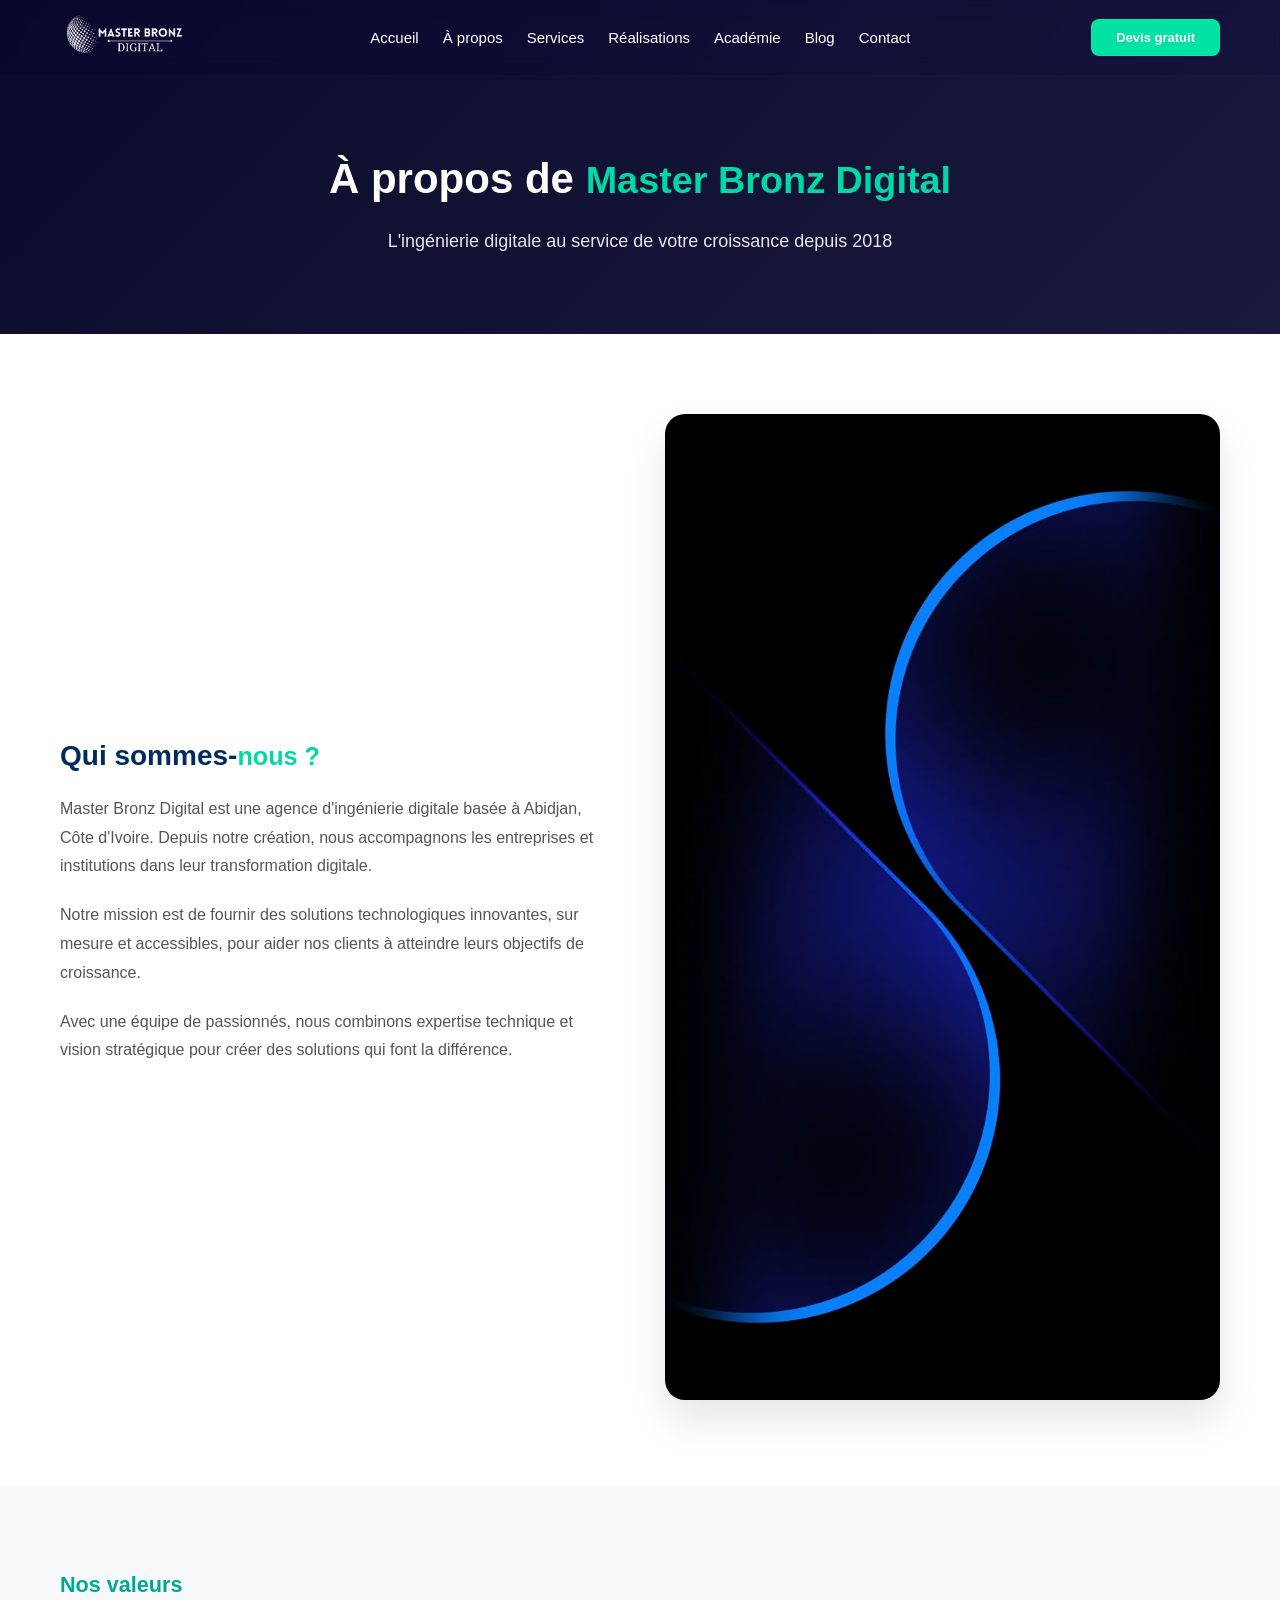
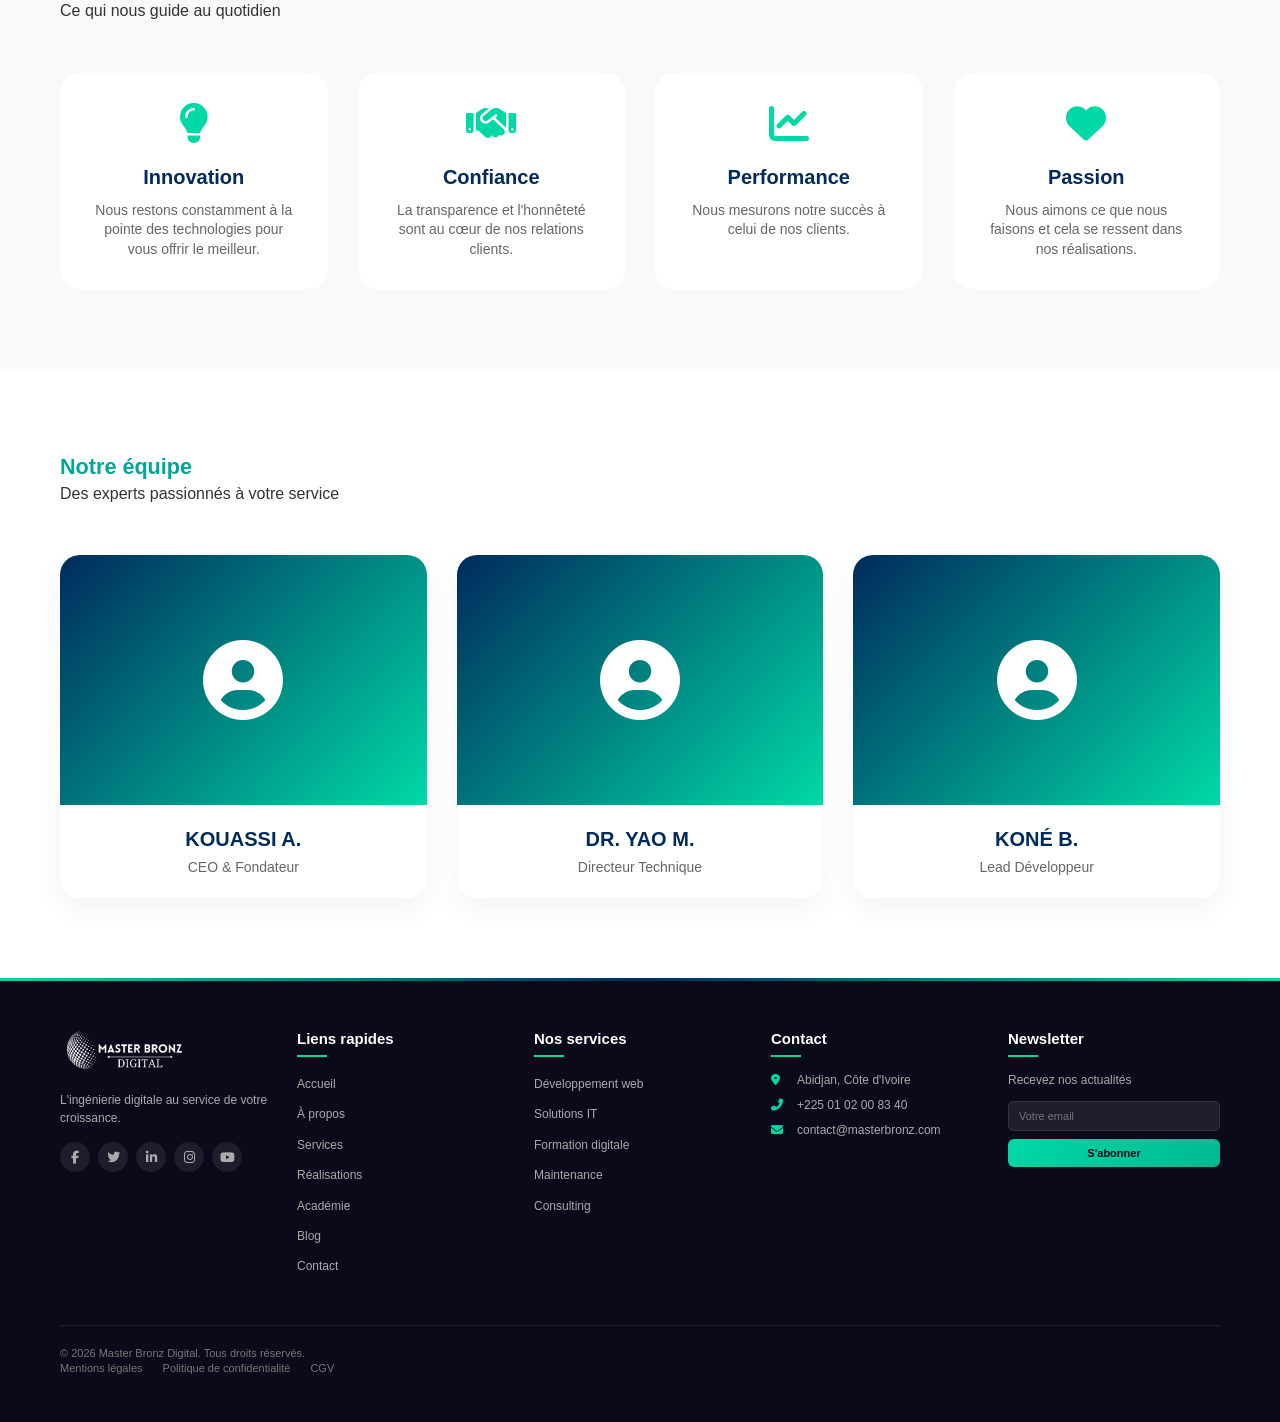
==== a-propos.html @ 23c64c7b "Mise à jour automatique du 2026-05-05 18:40 - Amélioration responsive" ====
<!DOCTYPE html>
<html lang="fr">

<head>
    <meta charset="UTF-8">
    <meta name="viewport" content="width=device-width, initial-scale=1.0, user-scalable=yes">
    <title>À propos - Master Bronz Digital</title>
    <meta name="description" content="Découvrez Master Bronz Digital, votre partenaire en ingénierie digitale. Expertise, innovation et accompagnement sur mesure.">
    <link rel="stylesheet" href="https://cdnjs.cloudflare.com/ajax/libs/font-awesome/6.5.1/css/all.min.css">
    <link rel="stylesheet" href="./css/style.css">
    <style>
        /* Styles spécifiques à la page à propos */
        .about-hero {
            background: linear-gradient(135deg, #0a0a2a 0%, #1a1a3e 100%);
            padding: 150px 0 80px;
            text-align: center;
            color: white;
        }
        .about-hero h1 {
            font-size: 42px;
            margin-bottom: 20px;
        }
        .about-hero h1 span {
            color: #00d9a6;
        }
        .about-hero p {
            max-width: 700px;
            margin: 0 auto;
            font-size: 18px;
            opacity: 0.9;
        }
        .about-content {
            padding: 80px 0;
        }
        .about-grid {
            display: grid;
            grid-template-columns: repeat(2, 1fr);
            gap: 50px;
            align-items: center;
        }
        .about-text h2 {
            font-size: 28px;
            color: #002B5C;
            margin-bottom: 20px;
        }
        .about-text h2 span {
            color: #00d9a6;
        }
        .about-text p {
            color: #555;
            line-height: 1.8;
            margin-bottom: 20px;
        }
        .about-image img {
            width: 100%;
            border-radius: 20px;
            box-shadow: 0 20px 40px rgba(0, 0, 0, 0.1);
        }
        .values-section {
            background: #f8f9fa;
            padding: 80px 0;
        }
        .values-grid {
            display: grid;
            grid-template-columns: repeat(4, 1fr);
            gap: 30px;
            margin-top: 50px;
        }
        .value-card {
            text-align: center;
            padding: 30px;
            background: white;
            border-radius: 20px;
            transition: transform 0.3s;
        }
        .value-card:hover {
            transform: translateY(-10px);
        }
        .value-card i {
            font-size: 40px;
            color: #00d9a6;
            margin-bottom: 20px;
        }
        .value-card h3 {
            font-size: 20px;
            color: #002B5C;
            margin-bottom: 10px;
        }
        .value-card p {
            color: #666;
            font-size: 14px;
        }
        .team-section {
            padding: 80px 0;
        }
        .team-grid {
            display: grid;
            grid-template-columns: repeat(3, 1fr);
            gap: 30px;
            margin-top: 50px;
        }
        .team-card {
            text-align: center;
            background: white;
            border-radius: 20px;
            overflow: hidden;
            box-shadow: 0 10px 30px rgba(0, 0, 0, 0.05);
            transition: transform 0.3s;
        }
        .team-card:hover {
            transform: translateY(-10px);
        }
        .team-image {
            height: 250px;
            background: linear-gradient(135deg, #002B5C, #00d9a6);
            display: flex;
            align-items: center;
            justify-content: center;
        }
        .team-image i {
            font-size: 80px;
            color: white;
        }
        .team-card h4 {
            font-size: 20px;
            color: #002B5C;
            margin: 20px 0 5px;
        }
        .team-card p {
            color: #666;
            padding: 0 20px 20px;
            font-size: 14px;
        }
        @media (max-width: 992px) {
            .about-grid {
                grid-template-columns: 1fr;
            }
            .values-grid {
                grid-template-columns: repeat(2, 1fr);
            }
            .team-grid {
                grid-template-columns: repeat(2, 1fr);
            }
        }
        @media (max-width: 768px) {
            .about-hero h1 {
                font-size: 28px;
            }
            .values-grid {
                grid-template-columns: 1fr;
            }
            .team-grid {
                grid-template-columns: 1fr;
            }
        }
    </style>
</head>

<body>
    <!-- Header -->
    <header class="header">
        <div class="header-content">
            <div class="logo"><a href="index.html"><img src="./image/logo.png" alt="Master Bronz Digital"></a></div>
            <button class="menu-toggle" aria-label="Menu">☰</button>
            <nav class="nav">
                <a href="index.html">Accueil</a>
                <a href="a-propos.html">À propos</a>
                <a href="services.html">Services</a>
                <a href="portfolio.html">Réalisations</a>
                <a href="academie.html">Académie</a>
                <a href="blog.html">Blog</a>
                <a href="contact.html">Contact</a>
                <button class="head-btn-mobile">Devis gratuit</button>
            </nav>
            <button class="head-btn">Devis gratuit</button>
        </div>
    </header>

    <!-- Hero Section -->
    <section class="about-hero">
        <div class="container">
            <h1>À propos de <span>Master Bronz Digital</span></h1>
            <p>L'ingénierie digitale au service de votre croissance depuis 2018</p>
        </div>
    </section>

    <!-- Contenu principal -->
    <section class="about-content">
        <div class="container">
            <div class="about-grid">
                <div class="about-text">
                    <h2>Qui sommes-<span>nous ?</span></h2>
                    <p>Master Bronz Digital est une agence d'ingénierie digitale basée à Abidjan, Côte d'Ivoire. Depuis notre création, nous accompagnons les entreprises et institutions dans leur transformation digitale.</p>
                    <p>Notre mission est de fournir des solutions technologiques innovantes, sur mesure et accessibles, pour aider nos clients à atteindre leurs objectifs de croissance.</p>
                    <p>Avec une équipe de passionnés, nous combinons expertise technique et vision stratégique pour créer des solutions qui font la différence.</p>
                </div>
                <div class="about-image">
                    <img src="./image/Fond4.jpg" alt="Master Bronz Digital">
                </div>
            </div>
        </div>
    </section>

    <!-- Nos valeurs -->
    <section class="values-section">
        <div class="container">
            <div class="section-header">
                <h2><span>Nos valeurs</span></h2>
                <p>Ce qui nous guide au quotidien</p>
            </div>
            <div class="values-grid">
                <div class="value-card">
                    <i class="fas fa-lightbulb"></i>
                    <h3>Innovation</h3>
                    <p>Nous restons constamment à la pointe des technologies pour vous offrir le meilleur.</p>
                </div>
                <div class="value-card">
                    <i class="fas fa-handshake"></i>
                    <h3>Confiance</h3>
                    <p>La transparence et l'honnêteté sont au cœur de nos relations clients.</p>
                </div>
                <div class="value-card">
                    <i class="fas fa-chart-line"></i>
                    <h3>Performance</h3>
                    <p>Nous mesurons notre succès à celui de nos clients.</p>
                </div>
                <div class="value-card">
                    <i class="fas fa-heart"></i>
                    <h3>Passion</h3>
                    <p>Nous aimons ce que nous faisons et cela se ressent dans nos réalisations.</p>
                </div>
            </div>
        </div>
    </section>

    <!-- Notre équipe -->
    <section class="team-section">
        <div class="container">
            <div class="section-header">
                <h2><span>Notre équipe</span></h2>
                <p>Des experts passionnés à votre service</p>
            </div>
            <div class="team-grid">
                <div class="team-card">
                    <div class="team-image">
                        <i class="fas fa-user-circle"></i>
                    </div>
                    <h4>KOUASSI A.</h4>
                    <p>CEO & Fondateur</p>
                </div>
                <div class="team-card">
                    <div class="team-image">
                        <i class="fas fa-user-circle"></i>
                    </div>
                    <h4>DR. YAO M.</h4>
                    <p>Directeur Technique</p>
                </div>
                <div class="team-card">
                    <div class="team-image">
                        <i class="fas fa-user-circle"></i>
                    </div>
                    <h4>KONÉ B.</h4>
                    <p>Lead Développeur</p>
                </div>
            </div>
        </div>
    </section>

    <!-- Footer -->
    <footer class="footer">
        <div class="container">
            <div class="footer-grid">
                <div class="footer-col">
                    <div class="footer-logo"><img src="./image/logo.png" alt="Master Bronz Digital"></div>
                    <p class="footer-description">L'ingénierie digitale au service de votre croissance.</p>
                    <div class="footer-social">
                        <a href="#" aria-label="Facebook"><i class="fab fa-facebook-f"></i></a>
                        <a href="#" aria-label="Twitter"><i class="fab fa-twitter"></i></a>
                        <a href="#" aria-label="LinkedIn"><i class="fab fa-linkedin-in"></i></a>
                        <a href="#" aria-label="Instagram"><i class="fab fa-instagram"></i></a>
                        <a href="#" aria-label="YouTube"><i class="fab fa-youtube"></i></a>
                    </div>
                </div>
                <div class="footer-col">
                    <h4>Liens rapides</h4>
                    <ul>
                        <li><a href="index.html">Accueil</a></li>
                        <li><a href="a-propos.html">À propos</a></li>
                        <li><a href="services.html">Services</a></li>
                        <li><a href="portfolio.html">Réalisations</a></li>
                        <li><a href="academie.html">Académie</a></li>
                        <li><a href="blog.html">Blog</a></li>
                        <li><a href="contact.html">Contact</a></li>
                    </ul>
                </div>
                <div class="footer-col">
                    <h4>Nos services</h4>
                    <ul>
                        <li><a href="services.html">Développement web</a></li>
                        <li><a href="services.html">Solutions IT</a></li>
                        <li><a href="academie.html">Formation digitale</a></li>
                        <li><a href="services.html">Maintenance</a></li>
                        <li><a href="services.html">Consulting</a></li>
                    </ul>
                </div>
                <div class="footer-col">
                    <h4>Contact</h4>
                    <ul class="footer-contact">
                        <li><i class="fas fa-map-marker-alt"></i> Abidjan, Côte d'Ivoire</li>
                        <li><i class="fas fa-phone-alt"></i> <a href="tel:+2250102008340">+225 01 02 00 83 40</a></li>
                        <li><i class="fas fa-envelope"></i> <a href="mailto:masterbronzdigital12@gmail.com">contact@masterbronz.com</a></li>
                    </ul>
                </div>
                <div class="footer-col newsletter">
                    <h4>Newsletter</h4>
                    <p>Recevez nos actualités</p>
                    <div class="newsletter-form">
                        <input type="email" id="newsletterEmail" placeholder="Votre email">
                        <button onclick="subscribeNewsletter()">S'abonner</button>
                    </div>
                </div>
            </div>
            <div class="footer-bottom">
                <p>&copy; 2026 Master Bronz Digital. Tous droits réservés.</p>
                <div class="footer-legal">
                    <a href="#">Mentions légales</a>
                    <a href="#">Politique de confidentialité</a>
                    <a href="#">CGV</a>
                </div>
            </div>
        </div>
    </footer>

    <script src="./js/script.js"></script>
</body>

</html>
---- css/style.css ----
* {
    margin: 0;
    padding: 0;
    box-sizing: border-box;
}

html, body {
    max-width: 100%;
    overflow-x: hidden;
    position: relative;
}

body {
    font-family: 'Segoe UI', Tahoma, Geneva, Verdana, sans-serif;
    line-height: 1.4;
    color: #333;
    background: white;
    overflow-x: hidden;
    width: 100%;
}

span {
    font-size: 0.9em;
    color: #00a799;
    font-weight: bold;
}

/* Header transparent */
header {
    background: rgba(6, 0, 70, 0.15);
    backdrop-filter: blur(10px);
    -webkit-backdrop-filter: blur(10px);
    color: white;
    position: fixed;
    top: 0;
    left: 0;
    right: 0;
    width: 100%;
    z-index: 1000;
    transition: all 0.3s ease;
    padding: 0;
}

header.scrolled {
    background: rgba(6, 0, 70, 0.85);
    backdrop-filter: blur(5px);
    -webkit-backdrop-filter: blur(5px);
    box-shadow: 0 2px 20px rgba(0, 0, 0, 0.1);
}

.header-content {
    display: flex;
    justify-content: space-between;
    align-items: center;
    max-width: 1200px;
    margin: 0 auto;
    padding: 12px 20px;
}

.logo img {
    height: 45px;
}

/* Menu burger */
.menu-toggle {
    display: none;
    background: transparent;
    border: none;
    color: white;
    font-size: 22px;
    cursor: pointer;
    z-index: 1001;
    padding: 8px;
}

.head-btn-mobile {
    display: none;
}

/* Navigation desktop */
nav {
    display: flex;
    gap: 8px;
    align-items: center;
}

nav a {
    text-decoration: none;
    padding: 10px 8px;
    color: rgb(255, 255, 255);
    position: relative;
    display: inline-block;
    font-weight: 500;
    font-size: 15px;
    transition: all 0.3s ease;
}

nav a::after {
    content: '';
    position: absolute;
    bottom: 0;
    left: 0;
    width: 0;
    height: 2px;
    background: rgb(1, 248, 236);
    transition: width 0.3s ease;
}

nav a:hover {
    color: rgb(1, 248, 236);
}

nav a:hover::after {
    width: 100%;
}

.head-btn {
    background: rgba(1, 248, 174, 0.909);
    backdrop-filter: blur(5px);
    color: white;
    border: 1px solid rgba(1, 248, 236, 0.3);
    padding: 10px 24px;
    border-radius: 8px;
    cursor: pointer;
    font-weight: 600;
    font-size: 13px;
    transition: all 0.3s ease;
}

.head-btn:hover {
    background: rgba(0, 255, 234, 0.61);
    border-color: rgb(1, 248, 236);
    transform: translateY(-2px);
}

/* Hero Section */
.hero {
    position: relative;
    background-image: url('../image/hero.png');
    background-size: cover;
    background-position: center;
    min-height: auto;
    display: flex;
    flex-direction: column;
    align-items: flex-end;
    justify-content: center;
    color: white;
    padding: 100px 5% 60px;
}

.hero-overlay {
    position: absolute;
    top: 0;
    left: 0;
    width: 100%;
    height: 100%;
    background: rgba(0, 0, 0, 0.6);
}

.hero-content {
    position: relative;
    z-index: 2;
    text-align: right;
    max-width: 550px;
}

.hero-tagline span {
    background: rgba(1, 248, 236, 0.2);
    padding: 4px 12px;
    border-radius: 20px;
    font-size: 11px;
    letter-spacing: 1px;
    display: inline-block;
    margin-bottom: 12px;
}

.hero h1 {
    font-size: 34px;
    margin-bottom: 12px;
    line-height: 1.2;
}

.hero h1 span {
    color: rgb(1, 248, 236);
}

.hero-description {
    font-size: 14px;
    color: rgba(255, 255, 255, 0.85);
    margin-bottom: 20px;
    max-width: 500px;
    margin-left: auto;
    line-height: 1.5;
}

.hero-buttons {
    display: flex;
    justify-content: flex-end;
    gap: 12px;
}

.btn {
    text-decoration: none;
    font-weight: 600;
    padding: 8px 20px;
    border-radius: 6px;
    transition: all 0.3s;
    display: inline-block;
    font-size: 12px;
}

.btn-primary {
    background: #1e2a3e;
    color: white;
    border: none;
}

.btn-primary:hover {
    background: #2c3e50;
    transform: translateY(-2px);
}

.btn-secondary {
    color: white;
    border: 2px solid white;
    background: transparent;
}

.btn-secondary:hover {
    background: white;
    color: #1e2a3e;
    transform: translateY(-2px);
}

/* Stats intégrées dans Hero */
.hero-stats {
    position: relative;
    z-index: 2;
    width: 100%;
    margin-top: 40px;
}

.stats-container {
    display: flex;
    justify-content: flex-end;
    gap: 12px;
    flex-wrap: wrap;
    max-width: 550px;
    margin-left: auto;
}

.stat-item-hero {
    text-align: center;
    background: rgba(255, 255, 255, 0.1);
    backdrop-filter: blur(8px);
    border-radius: 12px;
    padding: 8px 12px;
    min-width: 90px;
    transition: all 0.3s ease;
    border: 1px solid rgba(255, 255, 255, 0.2);
}

.stat-item-hero:hover {
    transform: translateY(-3px);
}

.stat-icon-hero {
    font-size: 18px;
    color: rgb(1, 248, 236);
    margin-bottom: 4px;
    display: block;
}

.stat-number-hero {
    font-size: 20px;
    font-weight: 700;
    color: white;
}

.stat-label-hero {
    font-size: 9px;
    color: rgba(255, 255, 255, 0.75);
}

/* Container */
.container {
    max-width: 1200px;
    margin: 0 auto;
    padding: 0 20px;
    width: 100%;
}

/* Services Section */
.services {
    padding: 50px 0;
    background: linear-gradient(180deg, #ffffff 0%, #eff6ff 100%);
}

.services-wrapper {
    display: flex;
    gap: 50px;
    align-items: stretch;
}

.services-left {
    flex: 1.2;
}

.services-right {
    flex: 0.8;
}

.section-title-left {
    font-size: 22px;
    color: #1e2a3e;
    margin-bottom: 6px;
    letter-spacing: 0.1em;
    text-transform: uppercase;
    text-align: left;
}

.section-subtitle-left {
    color: #4b5563;
    margin-bottom: 25px;
    font-size: 14px;
    text-align: left;
}

.services-grid {
    display: grid;
    grid-template-columns: repeat(3, 1fr);
    gap: 15px;
}

.service-card {
    background: white;
    padding: 15px;
    border-radius: 16px;
    text-align: left;
    box-shadow: 0 5px 20px rgba(0, 0, 0, 0.05);
    transition: all 0.3s;
    display: flex;
    flex-direction: column;
    width: 100%;
}

.service-card:hover {
    transform: translateY(-5px);
    box-shadow: 0 15px 30px rgba(0, 0, 0, 0.1);
}

.service-icon {
    font-size: 28px;
    margin-bottom: 10px;
    color: #00328a;
}

.service-card h3 {
    font-size: 14px;
    margin-bottom: 6px;
    color: #1e2a3e;
}

.service-card p {
    color: #005e63;
    font-size: 11px;
    line-height: 1.4;
    margin-bottom: 12px;
}

.service-btn {
    display: inline-block;
    background: transparent;
    color: #00296f;
    border: 1px solid #00e1ce;
    padding: 5px 12px;
    border-radius: 20px;
    font-size: 10px;
    font-weight: 600;
    text-decoration: none;
    text-align: center;
    transition: all 0.3s ease;
    margin-top: auto;
    align-self: flex-start;
}

.service-btn:hover {
    background: #00d9a6;
    color: rgb(0, 16, 65);
    transform: translateY(-2px);
}

/* Why choose us */
.why-us {
    background-image: url('../image/Fond4.jpg');
    background-size: cover;
    background-position: center;
    padding: 25px;
    border-radius: 16px;
    height: 100%;
    display: flex;
    flex-direction: column;
    justify-content: center;
}

.why-us h2 {
    font-size: 18px;
    margin-bottom: 15px;
    color: white;
    text-align: left;
}

.why-us ul {
    list-style: none;
    margin-bottom: 20px;
}

.why-us li {
    padding: 6px 0;
    color: rgba(255, 255, 255, 0.85);
    font-size: 12px;
}

.why-us li:before {
    content: "✓ ";
    color: rgb(1, 248, 236);
    font-weight: bold;
}

.why-us-btn {
    text-align: left;
}

.why-us-btn .btn-primary {
    background: rgba(0, 255, 170, 0.788);
    backdrop-filter: blur(5px);
}

/* Réalisations Section */
.realisations {
    position: relative;
    background-image: url('../image/Fond5.jpg');
    background-size: cover;
    background-position: center;
    background-attachment: fixed;
    padding: 50px 0;
    overflow: hidden;
}

.realisations-overlay {
    position: absolute;
    top: 0;
    left: 0;
    width: 100%;
    height: 100%;
    background: rgba(0, 0, 0, 0.7);
}

.realisations .container {
    position: relative;
    z-index: 2;
}

.realisations-header {
    display: flex;
    justify-content: space-between;
    align-items: flex-end;
    margin-bottom: 40px;
    flex-wrap: wrap;
    gap: 15px;
}

.realisations-header-left {
    text-align: left;
}

.realisations-subtitle {
    font-size: 12px;
    color: rgb(1, 248, 236);
    letter-spacing: 3px;
    text-transform: uppercase;
    margin-bottom: 8px;
}

.realisations-title {
    font-size: 28px;
    color: white;
}

.realisations-title span {
    color: rgb(1, 248, 236);
}

.realisations-header-right {
    text-align: right;
}

.realisations-btn {
    display: inline-block;
    background: transparent;
    border: 2px solid rgb(1, 248, 236);
    color: rgb(1, 248, 236);
    padding: 8px 20px;
    border-radius: 40px;
    text-decoration: none;
    font-weight: 600;
    font-size: 12px;
    transition: all 0.3s ease;
}

.realisations-btn:hover {
    background: rgb(1, 248, 236);
    color: #1e2a3e;
    transform: translateY(-2px);
}

/* Carousel */
.carousel-container {
    width: 100%;
    overflow: hidden;
}

.carousel-track {
    display: flex;
    gap: 20px;
    animation: scrollCarousel 30s linear infinite;
    width: fit-content;
}

.carousel-track:hover {
    animation-play-state: paused;
}

.carousel-slide {
    flex: 0 0 300px;
}

.real-card-carousel {
    background: rgba(255, 255, 255, 0.1);
    backdrop-filter: blur(10px);
    border-radius: 16px;
    overflow: hidden;
    transition: all 0.3s ease;
    border: 1px solid rgba(255, 255, 255, 0.2);
}

.real-card-carousel:hover {
    transform: translateY(-5px);
    background: rgba(255, 255, 255, 0.15);
}

.real-image {
    position: relative;
    overflow: hidden;
    height: 220px;
}

.real-image img {
    width: 100%;
    height: 100%;
    object-fit: cover;
    transition: transform 0.5s ease;
}

.real-card-carousel:hover .real-image img {
    transform: scale(1.1);
}

.real-overlay {
    position: absolute;
    bottom: 0;
    left: 0;
    right: 0;
    background: linear-gradient(transparent, rgba(0, 0, 0, 0.9));
    padding: 15px;
    color: white;
}

.real-overlay h4 {
    font-size: 14px;
    margin-bottom: 4px;
    color: rgb(1, 248, 236);
}

.real-overlay p {
    font-size: 11px;
    margin-bottom: 8px;
    color: rgba(255, 255, 255, 0.8);
}

.real-link {
    color: rgb(1, 248, 236);
    text-decoration: none;
    font-size: 10px;
    font-weight: 600;
    display: inline-block;
    transition: all 0.3s ease;
}

.real-link:hover {
    transform: translateX(5px);
    color: white;
}

@keyframes scrollCarousel {
    0% { transform: translateX(0); }
    100% { transform: translateX(-50%); }
}

/* Offres Packagées */
.offers {
    padding: 50px 0;
    background: white;
}

.offers-wrapper {
    display: flex;
    gap: 50px;
    align-items: stretch;
}

.offers-left {
    flex: 1.2;
}

.offers-right {
    flex: 0.8;
}

.offers-grid {
    display: grid;
    grid-template-columns: repeat(3, 1fr);
    gap: 20px;
}

.offer-card {
    background: #f8f9fa;
    border-radius: 16px;
    padding: 15px;
    text-align: center;
    transition: all 0.3s;
    position: relative;
    display: flex;
    flex-direction: column;
    width: 100%;
}

.offer-card:hover {
    transform: translateY(-5px);
    box-shadow: 0 15px 30px rgba(0, 0, 0, 0.1);
}

.offer-card.popular {
    border: 2px solid #00af9b;
    transform: scale(1.02);
}

.popular-badge {
    position: absolute;
    top: -8px;
    right: 12px;
    background: #00ffd5;
    color: white;
    padding: 2px 10px;
    border-radius: 20px;
    font-size: 9px;
    font-weight: bold;
}

.offer-card h3 {
    font-size: 16px;
    color: #002B5C;
    margin-bottom: 4px;
}

.offer-card p {
    font-size: 11px;
    color: #005e63;
    margin-bottom: 4px;
}

.price {
    font-size: 20px;
    font-weight: bold;
    color: #002B5C;
    margin: 8px 0;
}

.offer-card ul {
    list-style: none;
    margin: 10px 0;
    text-align: left;
    flex-grow: 1;
}

.offer-card li {
    padding: 4px 0;
    color: #555;
    font-size: 12px;
}

.offer-card li:before {
    content: "✓ ";
    color: #00d9a6;
    font-weight: bold;
}

.offer-btn {
    background: #002B5C;
    color: white;
    border: none;
    padding: 8px 12px;
    border-radius: 6px;
    cursor: pointer;
    font-weight: 600;
    font-size: 11px;
    margin-top: 10px;
    transition: all 0.3s;
    width: 100%;
}

.offer-btn:hover {
    background: #00d9a6;
    color: #002B5C;
}

/* Colonne droite - Solution sur mesure */
.custom-solution-card {
    background-image: url('../image/Fond5.jpg');
    background-size: cover;
    padding: 25px;
    border-radius: 16px;
    height: 100%;
    display: flex;
    flex-direction: column;
    justify-content: center;
    text-align: left;
    color: white;
}

.custom-solution-card h3 {
    font-size: 20px;
    margin-bottom: 8px;
    letter-spacing: 2px;
}

.custom-solution-card h3 span {
    color: #00d9a6;
    font-size: 16px;
}

.custom-solution-card h2 {
    font-size: 26px;
    margin-bottom: 8px;
    color: white;
}

.custom-solution-card p {
    font-size: 12px;
    line-height: 1.5;
    margin-bottom: 30px;
    color: rgba(255, 255, 255, 0.85);
}

.custom-solution-btn-wrapper {
    margin-top: auto;
}

.custom-solution-btn {
    display: inline-block;
    background: rgb(0, 228, 175);
    color: #002B5C;
    border: none;
    padding: 10px 20px;
    border-radius: 40px;
    text-decoration: none;
    font-weight: 600;
    font-size: 12px;
    transition: all 0.3s ease;
    text-align: center;
    width: 100%;
}

.custom-solution-btn:hover {
    background: #00d9a6;
    color: #ffffff;
    transform: translateY(-2px);
}

/* Section fusionnée : Témoignages + Final CTA */
.trust-cta-section {
    padding: 50px 0;
    background-image: url('../image/Fond6.jpg');
    background-size: cover;
    color: white;
}

.trust-wrapper {
    display: flex;
    gap: 40px;
    align-items: center;
    margin-bottom: 50px;
}

.trust-stats-left {
    flex: 1;
    position: relative;
    padding-right: 40px;
}

.trust-stats-left::after {
    content: '';
    position: absolute;
    right: 0;
    top: 50%;
    transform: translateY(-50%);
    height: 70%;
    width: 2px;
    background: linear-gradient(180deg, transparent, #00d9a6, #00d9a6, transparent);
}

.final-stats {
    display: flex;
    flex-direction: row;
    justify-content: space-between;
    gap: 12px;
    width: 100%;
}

.final-stats .stat-item {
    text-align: center;
    background: rgba(255, 255, 255, 0.08);
    backdrop-filter: blur(10px);
    border-radius: 12px;
    padding: 15px 10px;
    flex: 1;
    transition: all 0.3s ease;
    border: 1px solid rgba(255, 255, 255, 0.1);
}

.final-stats .stat-item:hover {
    transform: translateY(-3px);
    background: rgba(255, 255, 255, 0.12);
}

.final-stats .stat-item h3 {
    font-size: 24px;
    margin-bottom: 4px;
    color: #00d9a6;
}

.final-stats .stat-item p {
    font-size: 10px;
    opacity: 0.8;
    color: white;
}

.trust-testimonials-right {
    flex: 1;
}

.testimonials-header {
    text-align: left;
    margin-bottom: 15px;
}

.testimonials-title-main {
    font-size: 16px;
    letter-spacing: 2px;
}

.testimonials-title-main span {
    color: #00d9a6;
}

/* Carousel des témoignages */
.testimonials-carousel-container {
    width: 100%;
    overflow: hidden;
}

.testimonials-carousel-track {
    display: flex;
    gap: 12px;
    animation: scrollTestimonials 20s linear infinite;
    width: fit-content;
}

.testimonials-carousel-track:hover {
    animation-play-state: paused;
}

.testimonial-card-carousel {
    flex: 0 0 220px;
    background: rgba(255, 255, 255, 0.08);
    backdrop-filter: blur(10px);
    border-radius: 10px;
    padding: 12px;
    border: 1px solid rgba(255, 255, 255, 0.1);
    transition: all 0.3s ease;
}

.testimonial-card-carousel:hover {
    transform: translateY(-3px);
    background: rgba(255, 255, 255, 0.12);
}

.testimonial-card-carousel .testimonial-quote {
    font-size: 14px;
    color: #00d9a6;
    opacity: 0.5;
    margin-bottom: 4px;
}

.testimonial-card-carousel .testimonial-text {
    font-style: italic;
    color: rgba(255, 255, 255, 0.9);
    margin-bottom: 8px;
    line-height: 1.3;
    font-size: 10px;
    display: -webkit-box;
    -webkit-line-clamp: 3;
    -webkit-box-orient: vertical;
    overflow: hidden;
}

.testimonial-card-carousel .testimonial-author {
    border-top: 1px solid rgba(255, 255, 255, 0.2);
    padding-top: 6px;
}

.testimonial-card-carousel .testimonial-author strong {
    color: #00d9a6;
    font-size: 10px;
}

.testimonial-card-carousel .testimonial-author span {
    color: rgba(255, 255, 255, 0.7);
    font-size: 8px;
}

@keyframes scrollTestimonials {
    0% { transform: translateX(0); }
    100% { transform: translateX(-50%); }
}

/* Box CTA en bas */
.bottom-cta-box {
    background-image: url('../image/Fond5.jpg');
    background-size: cover;
    border-radius: 20px;
    padding: 25px 30px;
    display: flex;
    justify-content: space-between;
    align-items: center;
    flex-wrap: wrap;
    gap: 20px;
}

.bottom-cta-left {
    flex: 1;
}

.bottom-cta-subtitle {
    font-size: 13px;
    letter-spacing: 2px;
    margin-bottom: 4px;
}

.bottom-cta-subtitle span {
    color: #00d9a6;
}

.bottom-cta-title {
    font-size: 20px;
    color: white;
}

.bottom-cta-right {
    display: flex;
    align-items: center;
    gap: 20px;
    flex-wrap: wrap;
}

.cta-features {
    display: flex;
    gap: 15px;
    flex-wrap: wrap;
}

.cta-feature {
    display: flex;
    align-items: center;
    gap: 6px;
    font-size: 12px;
    color: white;
}

.cta-feature i {
    color: #00d9a6;
    font-size: 14px;
}

.cta-contact-btn {
    background: white;
    color: #002B5C;
    border: none;
    padding: 8px 20px;
    border-radius: 40px;
    font-weight: 600;
    font-size: 12px;
    cursor: pointer;
    transition: all 0.3s ease;
}

.cta-contact-btn:hover {
    background: #00d9a6;
    color: #002B5C;
    transform: translateY(-2px);
}

/* Footer */
.footer {
    background: #0a0a1a;
    color: #aaa;
    padding: 50px 0 25px;
    position: relative;
}

.footer::before {
    content: '';
    position: absolute;
    top: 0;
    left: 0;
    right: 0;
    height: 3px;
    background: linear-gradient(90deg, #00d9a6, #002B5C, #00d9a6);
}

.footer-grid {
    display: grid;
    grid-template-columns: repeat(5, 1fr);
    gap: 25px;
    margin-bottom: 40px;
}

.footer-col h4 {
    color: white;
    margin-bottom: 15px;
    font-size: 15px;
    font-weight: 600;
    position: relative;
    padding-bottom: 8px;
}

.footer-col h4::after {
    content: '';
    position: absolute;
    bottom: 0;
    left: 0;
    width: 30px;
    height: 2px;
    background: #00d9a6;
}

.footer-logo img {
    height: 45px;
    margin-bottom: 12px;
}

.footer-description {
    font-size: 12px;
    line-height: 1.5;
    margin-bottom: 15px;
    color: #aaa;
}

.footer-social {
    display: flex;
    gap: 8px;
    margin-top: 12px;
}

.footer-social a {
    display: flex;
    align-items: center;
    justify-content: center;
    width: 30px;
    height: 30px;
    background: rgba(255, 255, 255, 0.08);
    border-radius: 50%;
    color: #aaa;
    font-size: 13px;
    transition: all 0.3s ease;
    text-decoration: none;
}

.footer-social a:hover {
    background: #00d9a6;
    color: #0a0a1a;
    transform: translateY(-3px);
}

.footer-col ul {
    list-style: none;
}

.footer-col ul li {
    margin-bottom: 8px;
}

.footer-col ul li a {
    color: #aaa;
    text-decoration: none;
    font-size: 12px;
    transition: all 0.3s ease;
    display: inline-flex;
    align-items: center;
    gap: 6px;
}

.footer-col ul li a i {
    font-size: 9px;
    color: #00d9a6;
}

.footer-col ul li a:hover {
    color: #00d9a6;
    transform: translateX(3px);
}

.footer-contact li {
    display: flex;
    align-items: center;
    gap: 8px;
    font-size: 12px;
    color: #aaa;
    margin-bottom: 10px;
}

.footer-contact li i {
    width: 18px;
    color: #00d9a6;
    font-size: 12px;
}

.newsletter p {
    font-size: 12px;
    margin-bottom: 12px;
    line-height: 1.4;
}

.newsletter-form {
    display: flex;
    flex-direction: column;
    gap: 8px;
}

.newsletter-form input {
    width: 100%;
    padding: 8px 10px;
    background: rgba(255, 255, 255, 0.08);
    border: 1px solid rgba(255, 255, 255, 0.1);
    border-radius: 6px;
    color: white;
    font-size: 11px;
}

.newsletter-form input:focus {
    outline: none;
    border-color: #00d9a6;
}

.newsletter-form button {
    background: linear-gradient(135deg, #00d9a6 0%, #00b892 100%);
    color: #0a0a1a;
    border: none;
    padding: 8px 12px;
    border-radius: 6px;
    cursor: pointer;
    font-weight: 600;
    font-size: 11px;
    width: 100%;
}

.newsletter-form button:hover {
    background: linear-gradient(135deg, #00f0b8 0%, #00d9a6 100%);
    transform: translateY(-2px);
}

.footer-bottom {
    border-top: 1px solid rgba(255, 255, 255, 0.08);
    padding: 20px 0;
}

.footer-bottom-content {
    display: flex;
    justify-content: space-between;
    align-items: center;
    flex-wrap: wrap;
    gap: 10px;
}

.footer-bottom p {
    font-size: 11px;
    color: #777;
}

.footer-legal {
    display: flex;
    gap: 20px;
    flex-wrap: wrap;
}

.footer-legal a {
    color: #777;
    text-decoration: none;
    font-size: 11px;
    transition: all 0.3s ease;
}

.footer-legal a:hover {
    color: #00d9a6;
}

/* ========== RESPONSIVE - 2 COLONNES SUR TABLETTE ET MOBILE ========== */

/* Tablette */
@media (max-width: 1024px) {
    .services-wrapper,
    .offers-wrapper {
        flex-direction: column;
    }

    .services-grid,
    .offers-grid {
        grid-template-columns: repeat(2, 1fr);
        gap: 15px;
    }

    .footer-grid {
        grid-template-columns: repeat(3, 1fr);
    }

    .trust-wrapper {
        flex-direction: column;
    }

    .trust-stats-left::after {
        display: none;
    }

    .final-stats {
        grid-template-columns: repeat(4, 1fr);
    }
}

/* Mobile - 2 COLONNES POUR SERVICES, OFFRES ET FOOTER */
@media (max-width: 768px) {
    html, body {
        overflow-x: hidden;
        width: 100%;
        position: relative;
    }
    
    .container {
        padding: 0 12px;
        width: 100%;
        overflow-x: hidden;
    }
    
    .header-content {
        padding: 10px 12px;
    }
    
    .logo img {
        height: 35px;
    }
    
    .menu-toggle {
        display: flex;
        align-items: center;
        justify-content: center;
        width: 40px;
        height: 40px;
        margin-left: auto;
    }
    
    .menu-toggle i {
        font-size: 20px;
    }

    nav {
        position: fixed;
        top: 60px;
        left: -100%;
        width: 75%;
        max-width: 280px;
        height: calc(100vh - 60px);
        background: rgba(6, 0, 70, 0.98);
        backdrop-filter: blur(10px);
        flex-direction: column;
        align-items: stretch;
        padding: 15px;
        transition: left 0.3s ease;
        z-index: 999;
        gap: 5px;
    }

    nav.active {
        left: 0;
    }

    nav a {
        font-size: 15px;
        padding: 10px 12px;
        text-align: left;
    }

    .head-btn {
        display: none;
    }

    .head-btn-mobile {
        display: block;
        background: #00d9a6;
        color: #002B5C;
        padding: 10px 16px;
        border-radius: 30px;
        font-weight: 600;
        margin-top: 15px;
        font-size: 14px;
    }

    .hero {
        padding: 80px 12px 50px;
        text-align: center;
    }

    .hero-content {
        text-align: center;
        max-width: 100%;
    }

    .hero h1 {
        font-size: 24px;
    }

    .hero-description {
        font-size: 13px;
        margin-left: auto;
        margin-right: auto;
    }

    .hero-buttons {
        justify-content: center;
        flex-direction: column;
        gap: 10px;
    }

    .btn {
        width: 100%;
        text-align: center;
        padding: 8px 16px;
    }

    .hero-stats {
        margin-top: 30px;
    }

    .stats-container {
        justify-content: center;
        margin-left: auto;
        margin-right: auto;
    }

    .stat-item-hero {
        min-width: 70px;
        padding: 6px 8px;
    }

    .stat-number-hero {
        font-size: 14px;
    }
    
    .stat-label-hero {
        font-size: 8px;
    }

    /* SERVICES : 2 COLONNES */
    .services {
        padding: 40px 0;
    }
    
    .services-wrapper {
        gap: 25px;
    }

    .services-grid {
        grid-template-columns: repeat(2, 1fr);
        gap: 12px;
        width: 100%;
    }

    .service-card {
        padding: 12px 8px;
        width: 100%;
        min-width: 0;
        text-align: center;
    }
    
    .service-card h3 {
        font-size: 11px;
    }
    
    .service-card p {
        font-size: 9px;
    }
    
    .service-btn {
        align-self: center;
    }

    .section-title-left {
        font-size: 18px;
        text-align: center;
    }

    .section-subtitle-left {
        font-size: 12px;
        text-align: center;
        margin-bottom: 15px;
    }

    .why-us {
        margin-top: 25px;
        padding: 15px;
        text-align: center;
    }

    .why-us h2 {
        font-size: 16px;
        text-align: center;
        margin-bottom: 10px;
    }

    .why-us li {
        justify-content: center;
        font-size: 11px;
        padding: 4px 0;
    }

    .why-us-btn {
        text-align: center;
    }

    /* OFFRES : 2 COLONNES */
    .offers {
        padding: 40px 0;
    }
    
    .offers-wrapper {
        gap: 25px;
    }

    .offers-grid {
        grid-template-columns: repeat(2, 1fr);
        gap: 12px;
        width: 100%;
    }

    .offer-card {
        padding: 12px 8px;
        width: 100%;
        min-width: 0;
    }

    .offer-card h3 {
        font-size: 13px;
    }

    .price {
        font-size: 15px;
        margin: 6px 0;
    }

    .offer-card li {
        font-size: 10px;
        padding: 3px 0;
        text-align: center;
    }

    .offer-btn {
        font-size: 10px;
        padding: 6px 10px;
        margin-top: 8px;
    }

    .popular-badge {
        font-size: 7px;
        padding: 2px 6px;
        top: -6px;
        right: 6px;
    }

    .custom-solution-card {
        padding: 15px;
        margin-top: 15px;
        text-align: center;
    }

    .custom-solution-card h2 {
        font-size: 18px;
    }
    
    .custom-solution-card h3 {
        font-size: 16px;
    }
    
    .custom-solution-card p {
        font-size: 12px;
        margin-bottom: 15px;
    }

    .realisations {
        padding: 40px 0;
    }

    .realisations-header {
        flex-direction: column;
        align-items: center;
        text-align: center;
        gap: 10px;
        margin-bottom: 25px;
    }

    .realisations-header-left {
        text-align: center;
    }

    .realisations-title {
        font-size: 22px;
    }
    
    .realisations-subtitle {
        font-size: 11px;
    }

    .carousel-slide {
        flex: 0 0 240px;
    }

    .real-image {
        height: 150px;
    }

    .trust-cta-section {
        padding: 40px 0;
    }
    
    .trust-wrapper {
        gap: 25px;
        margin-bottom: 30px;
    }

    .final-stats {
        gap: 8px;
    }

    .final-stats .stat-item {
        padding: 10px 6px;
    }

    .final-stats .stat-item h3 {
        font-size: 16px;
    }

    .final-stats .stat-item p {
        font-size: 9px;
    }

    .testimonial-card-carousel {
        flex: 0 0 200px;
        padding: 8px;
    }
    
    .testimonial-text {
        font-size: 9px;
    }

    .bottom-cta-box {
        flex-direction: column;
        text-align: center;
        padding: 20px;
    }

    .bottom-cta-left {
        text-align: center;
    }

    .bottom-cta-right {
        justify-content: center;
    }

    .cta-features {
        justify-content: center;
        gap: 10px;
    }
    
    .bottom-cta-subtitle {
        font-size: 12px;
    }
    
    .bottom-cta-title {
        font-size: 16px;
    }

    /* FOOTER : 2 COLONNES */
    .footer {
        padding: 40px 0 20px;
    }

    .footer-grid {
        grid-template-columns: repeat(2, 1fr);
        gap: 20px;
        width: 100%;
    }

    .footer-col h4 {
        font-size: 14px;
        margin-bottom: 12px;
    }
    
    .footer-col h4::after {
        width: 25px;
    }

    .footer-logo img {
        height: 30px;
    }

    .footer-description {
        font-size: 10px;
        margin-bottom: 10px;
    }

    .footer-social {
        gap: 6px;
    }

    .footer-social a {
        width: 28px;
        height: 28px;
        font-size: 12px;
    }

    .footer-col ul li a {
        font-size: 10px;
    }

    .footer-contact li {
        font-size: 10px;
        gap: 6px;
    }

    .newsletter p {
        font-size: 10px;
        margin-bottom: 10px;
    }

    .newsletter-form input,
    .newsletter-form button {
        font-size: 10px;
        padding: 6px 8px;
    }

    .footer-bottom-content {
        flex-direction: column;
        text-align: center;
        gap: 8px;
    }

    .footer-legal {
        justify-content: center;
        gap: 12px;
    }
}

/* Petit mobile - AUSSI 2 COLONNES (modification clé) */
@media (max-width: 480px) {
    .hero h1 {
        font-size: 22px;
    }
    
    /* SERVICES : 2 COLONNES sur petit mobile */
    .services-grid {
        grid-template-columns: repeat(2, 1fr);
        gap: 10px;
    }
    
    .service-card {
        padding: 10px 6px;
    }
    
    .service-icon {
        font-size: 16px;
    }
    
    .service-card h3 {
        font-size: 10px;
    }
    
    .service-card p {
        font-size: 8px;
    }
    
    .service-btn {
        font-size: 8px;
        padding: 3px 8px;
    }

    /* OFFRES : 2 COLONNES sur petit mobile */
    .offers-grid {
        grid-template-columns: repeat(2, 1fr);
        gap: 10px;
    }

    .offer-card {
        padding: 10px 6px;
    }
    
    .offer-card h3 {
        font-size: 12px;
    }
    
    .price {
        font-size: 13px;
    }
    
    .offer-card li {
        font-size: 9px;
        text-align: center;
    }
    
    .offer-btn {
        font-size: 9px;
        padding: 5px 8px;
    }

    /* FOOTER : 2 COLONNES sur petit mobile */
    .footer-grid {
        grid-template-columns: repeat(2, 1fr);
        gap: 15px;
    }
    
    .footer-col h4 {
        font-size: 13px;
    }
    
    .footer-description {
        font-size: 9px;
    }
    
    .footer-social a {
        width: 25px;
        height: 25px;
        font-size: 11px;
    }
    
    .footer-col ul li a {
        font-size: 9px;
    }
    
    .footer-contact li {
        font-size: 9px;
    }
    
    .newsletter p {
        font-size: 9px;
    }
    
    .newsletter-form input,
    .newsletter-form button {
        font-size: 9px;
        padding: 5px 6px;
    }

    .final-stats {
        flex-wrap: wrap;
    }

    .bottom-cta-title {
        font-size: 15px;
    }

    .cta-features {
        flex-direction: column;
        align-items: center;
        gap: 8px;
    }
}

/* Desktop */
@media (min-width: 769px) {
    .menu-toggle {
        display: none !important;
    }

    .head-btn-mobile {
        display: none !important;
    }
}

/* ========== CORRECTION SUPPLÉMENTAIRE ========== */
img, video, iframe {
    max-width: 100%;
    height: auto;
}

.services-wrapper,
.offers-wrapper,
.trust-wrapper,
.footer-grid {
    max-width: 100%;
    overflow-x: hidden;
}
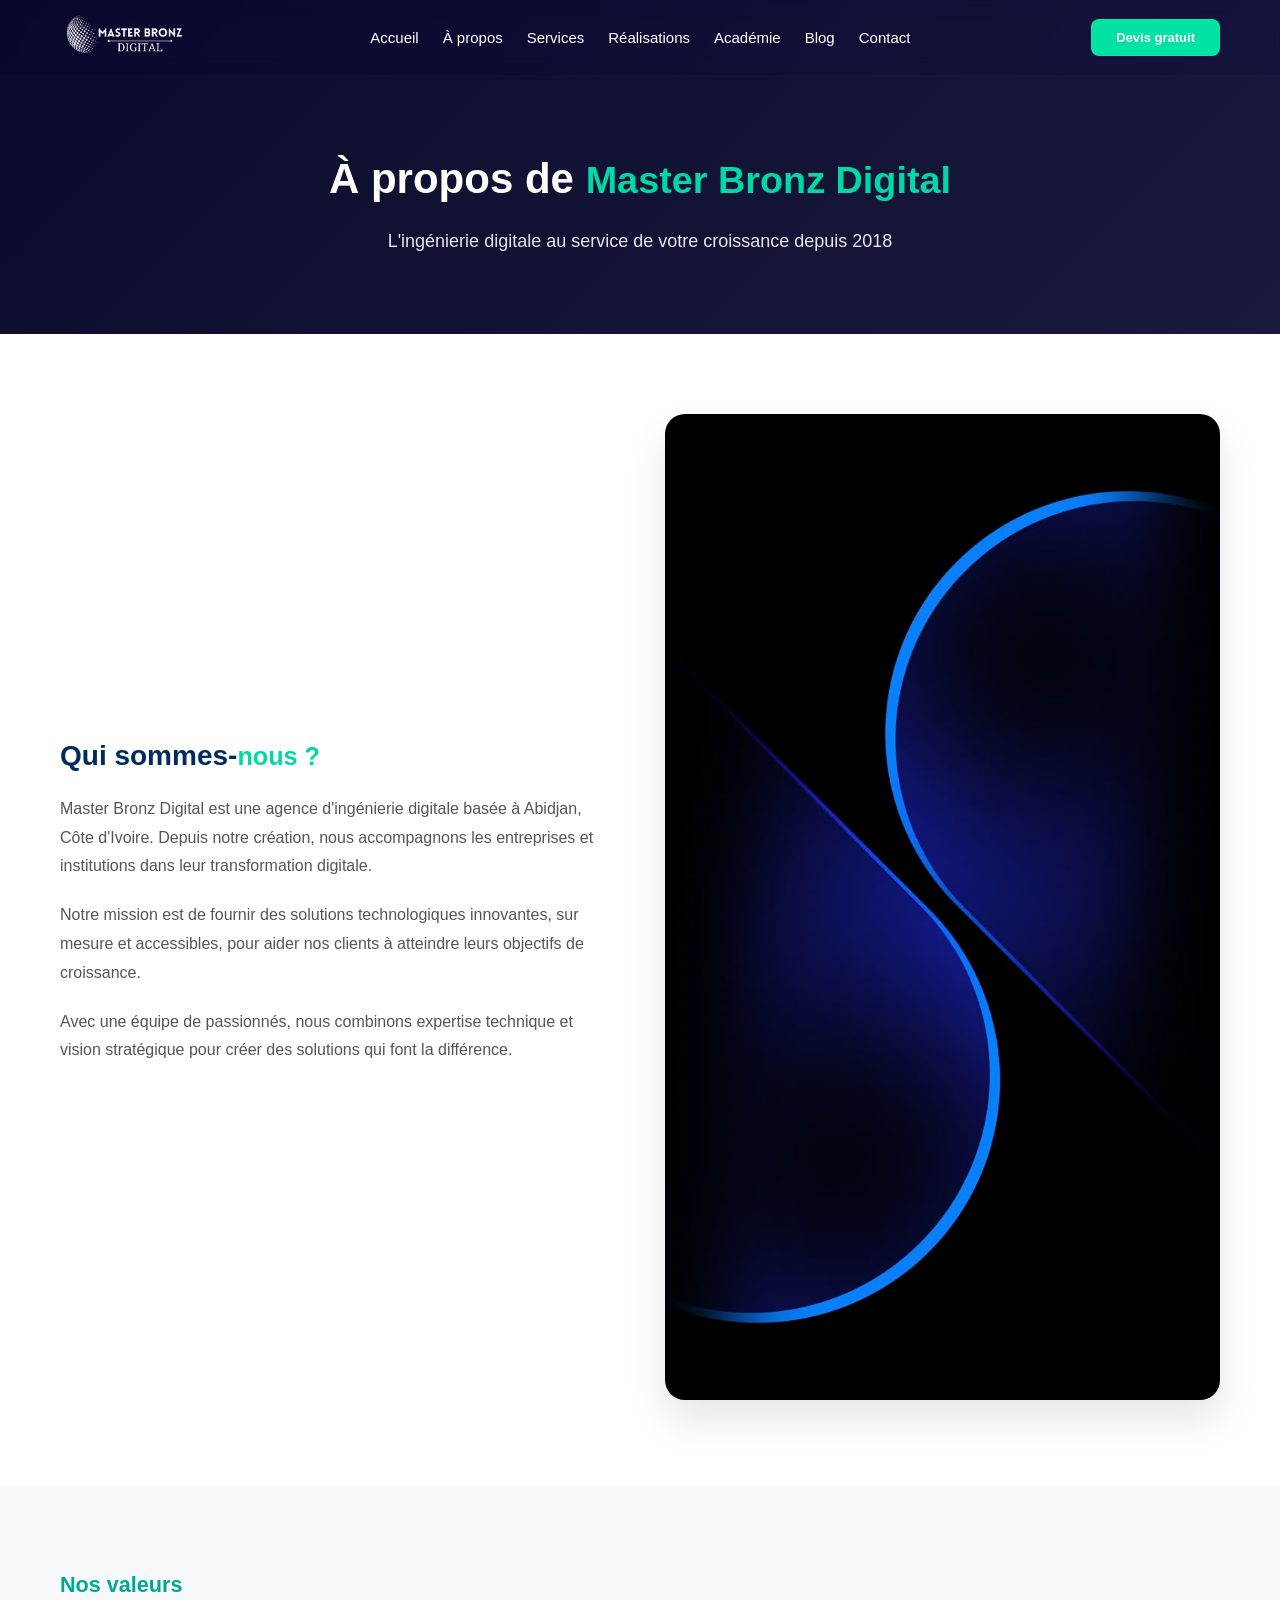
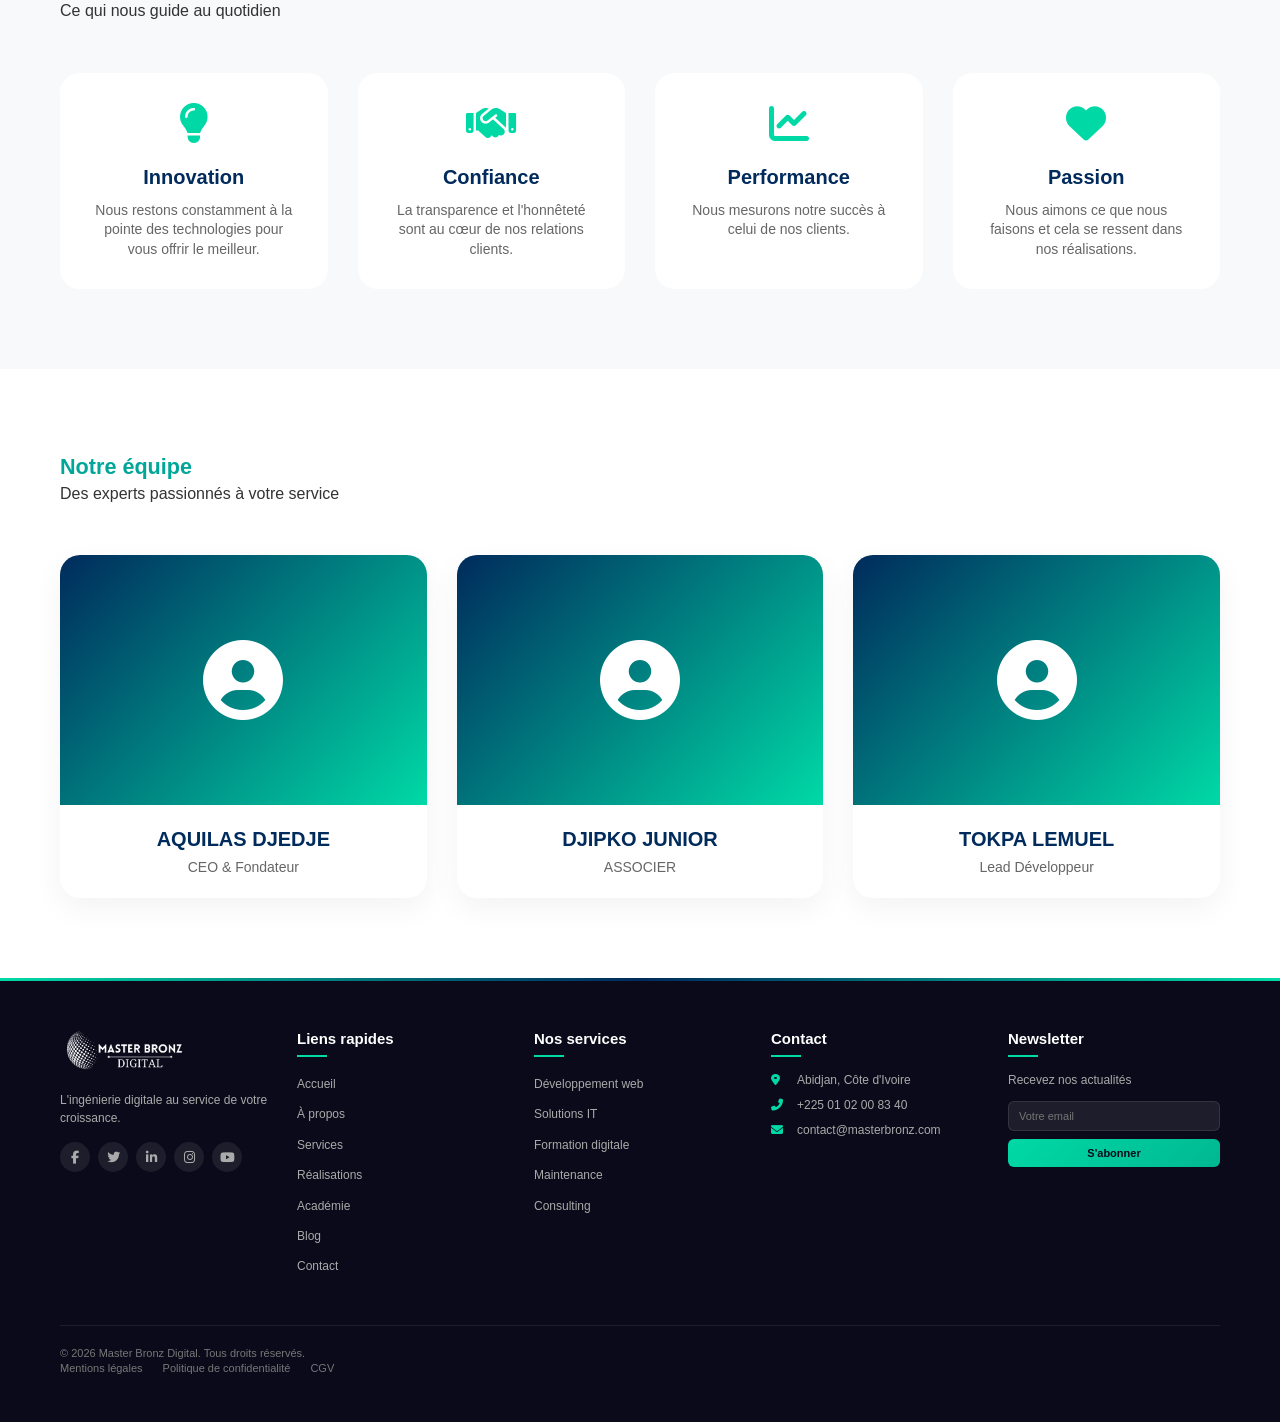
==== commit a784de7c: "Mise à jour automatique du 2026-05-05 19:27 - Amélioration responsive" ====
--- a/a-propos.html
+++ b/a-propos.html
@@ -131,26 +131,170 @@
             padding: 0 20px 20px;
             font-size: 14px;
         }
+        
+        /* ========== RESPONSIVE - 2 COLONNES SUR TOUS LES ÉCRANS ========== */
+        
+        /* Tablette */
         @media (max-width: 992px) {
             .about-grid {
                 grid-template-columns: 1fr;
+                text-align: center;
+            }
+            .about-text h2 {
+                text-align: center;
+            }
+            .about-text p {
+                text-align: center;
             }
             .values-grid {
                 grid-template-columns: repeat(2, 1fr);
+                gap: 20px;
             }
             .team-grid {
                 grid-template-columns: repeat(2, 1fr);
-            }
-        }
+                gap: 20px;
+            }
+        }
+        
+        /* Mobile - 2 colonnes pour tout, y compris la section "Qui sommes-nous" */
         @media (max-width: 768px) {
             .about-hero h1 {
                 font-size: 28px;
             }
+            .about-hero p {
+                font-size: 14px;
+            }
+            .about-content {
+                padding: 50px 0;
+            }
+            
+            /* Section Qui sommes-nous : 2 colonnes sur mobile */
+            .about-grid {
+                grid-template-columns: repeat(2, 1fr);
+                gap: 20px;
+                text-align: left;
+            }
+            .about-text h2 {
+                font-size: 18px;
+                text-align: left;
+                margin-bottom: 10px;
+            }
+            .about-text p {
+                font-size: 11px;
+                text-align: left;
+                margin-bottom: 8px;
+                line-height: 1.4;
+            }
+            .about-image img {
+                max-height: 180px;
+                object-fit: cover;
+            }
+            
+            /* Valeurs : 2 colonnes sur mobile */
+            .values-section {
+                padding: 50px 0;
+            }
             .values-grid {
-                grid-template-columns: 1fr;
+                grid-template-columns: repeat(2, 1fr);
+                gap: 12px;
+            }
+            .value-card {
+                padding: 15px 10px;
+            }
+            .value-card i {
+                font-size: 28px;
+                margin-bottom: 10px;
+            }
+            .value-card h3 {
+                font-size: 14px;
+                margin-bottom: 5px;
+            }
+            .value-card p {
+                font-size: 10px;
+                line-height: 1.4;
+            }
+            
+            /* Équipe : 2 colonnes sur mobile */
+            .team-section {
+                padding: 50px 0;
             }
             .team-grid {
-                grid-template-columns: 1fr;
+                grid-template-columns: repeat(2, 1fr);
+                gap: 12px;
+            }
+            .team-image {
+                height: 130px;
+            }
+            .team-image i {
+                font-size: 45px;
+            }
+            .team-card h4 {
+                font-size: 14px;
+                margin: 12px 0 3px;
+            }
+            .team-card p {
+                font-size: 10px;
+                padding: 0 8px 12px;
+            }
+            
+            /* Section header */
+            .section-header h2 {
+                font-size: 20px;
+            }
+            .section-header p {
+                font-size: 12px;
+            }
+        }
+        
+        /* Petit mobile - garder 2 colonnes */
+        @media (max-width: 480px) {
+            .about-grid {
+                grid-template-columns: repeat(2, 1fr);
+                gap: 12px;
+            }
+            .about-text h2 {
+                font-size: 14px;
+            }
+            .about-text p {
+                font-size: 9px;
+            }
+            .about-image img {
+                max-height: 120px;
+            }
+            
+            .values-grid {
+                grid-template-columns: repeat(2, 1fr);
+                gap: 10px;
+            }
+            .value-card {
+                padding: 12px 8px;
+            }
+            .value-card i {
+                font-size: 22px;
+            }
+            .value-card h3 {
+                font-size: 12px;
+            }
+            .value-card p {
+                font-size: 9px;
+            }
+            
+            .team-grid {
+                grid-template-columns: repeat(2, 1fr);
+                gap: 10px;
+            }
+            .team-image {
+                height: 100px;
+            }
+            .team-image i {
+                font-size: 35px;
+            }
+            .team-card h4 {
+                font-size: 12px;
+            }
+            .team-card p {
+                font-size: 9px;
+                padding: 0 5px 10px;
             }
         }
     </style>
@@ -184,7 +328,7 @@
         </div>
     </section>
 
-    <!-- Contenu principal -->
+    <!-- Contenu principal - Qui sommes-nous (2 colonnes sur mobile) -->
     <section class="about-content">
         <div class="container">
             <div class="about-grid">
@@ -245,21 +389,21 @@
                     <div class="team-image">
                         <i class="fas fa-user-circle"></i>
                     </div>
-                    <h4>KOUASSI A.</h4>
+                    <h4>AQUILAS DJEDJE</h4>
                     <p>CEO & Fondateur</p>
                 </div>
                 <div class="team-card">
                     <div class="team-image">
                         <i class="fas fa-user-circle"></i>
                     </div>
-                    <h4>DR. YAO M.</h4>
-                    <p>Directeur Technique</p>
+                    <h4>DJIPKO JUNIOR</h4>
+                    <p>ASSOCIER</p>
                 </div>
                 <div class="team-card">
                     <div class="team-image">
                         <i class="fas fa-user-circle"></i>
                     </div>
-                    <h4>KONÉ B.</h4>
+                    <h4>TOKPA LEMUEL</h4>
                     <p>Lead Développeur</p>
                 </div>
             </div>
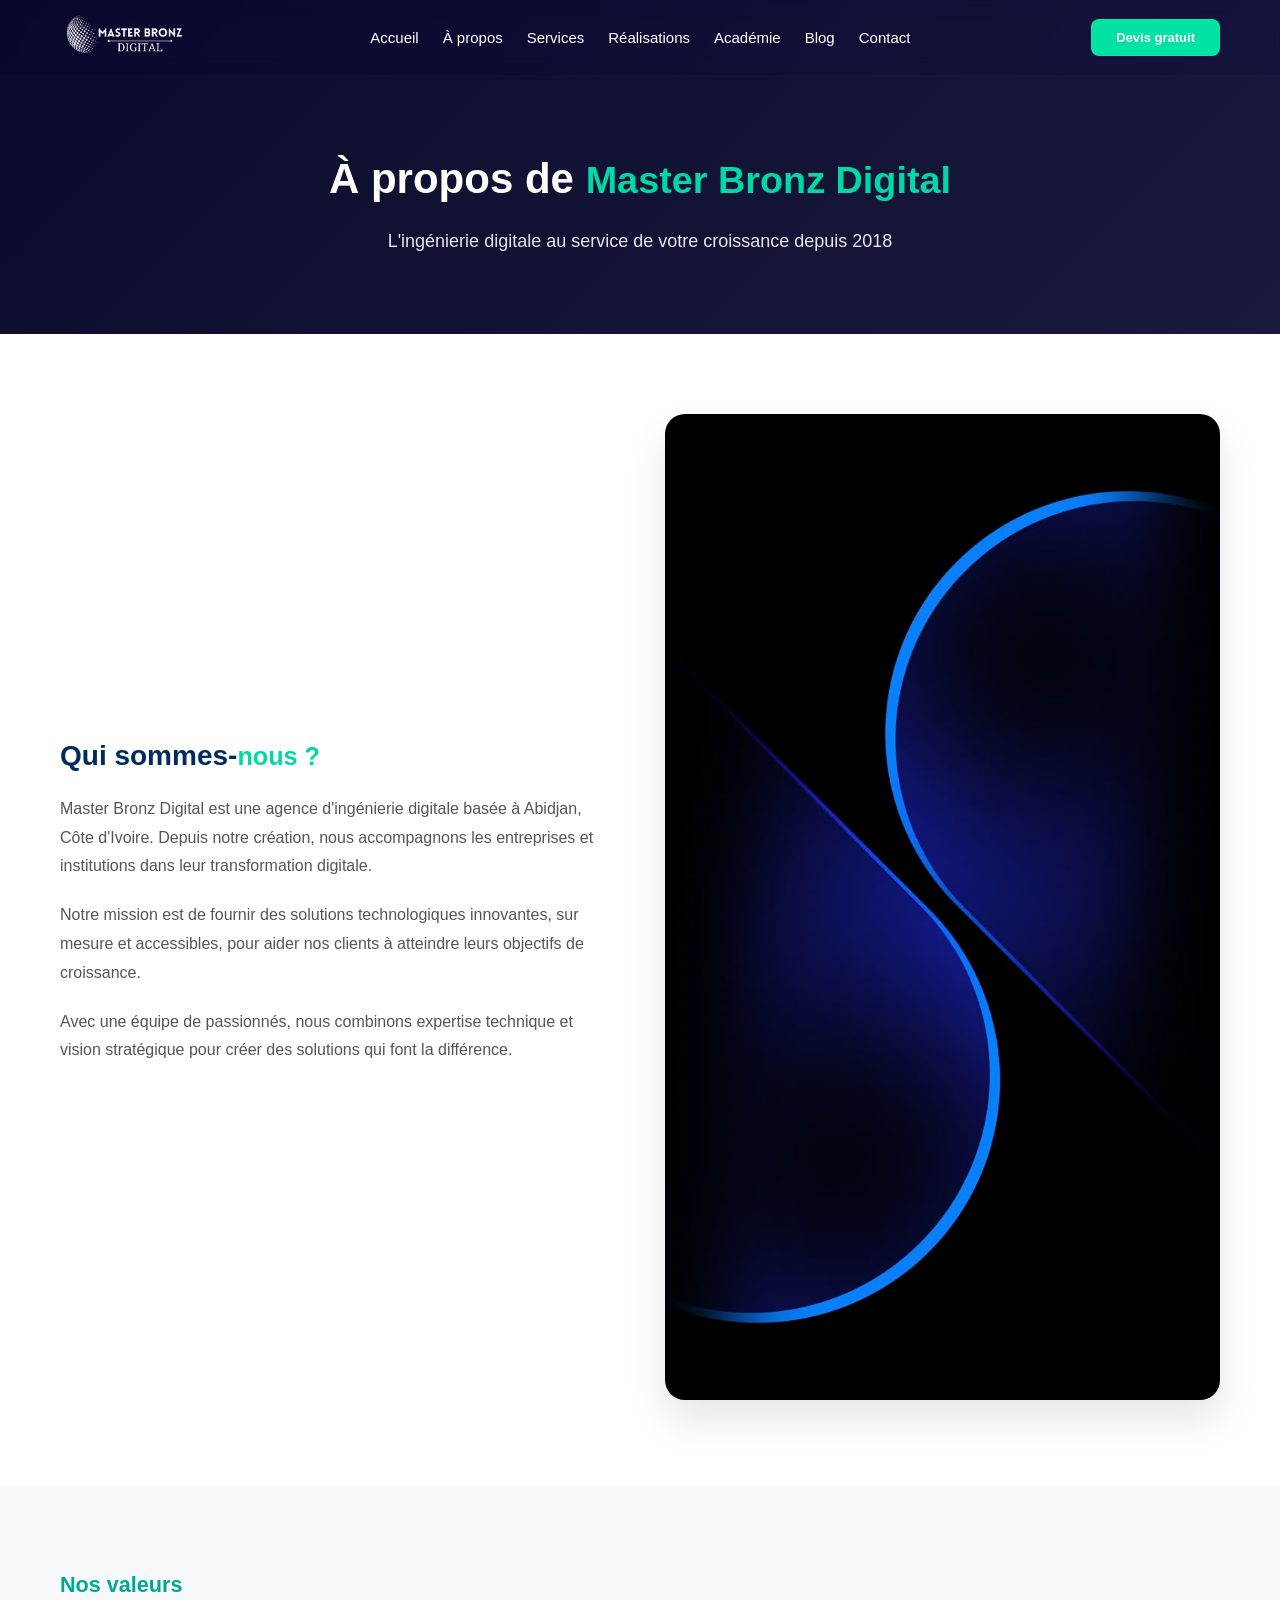
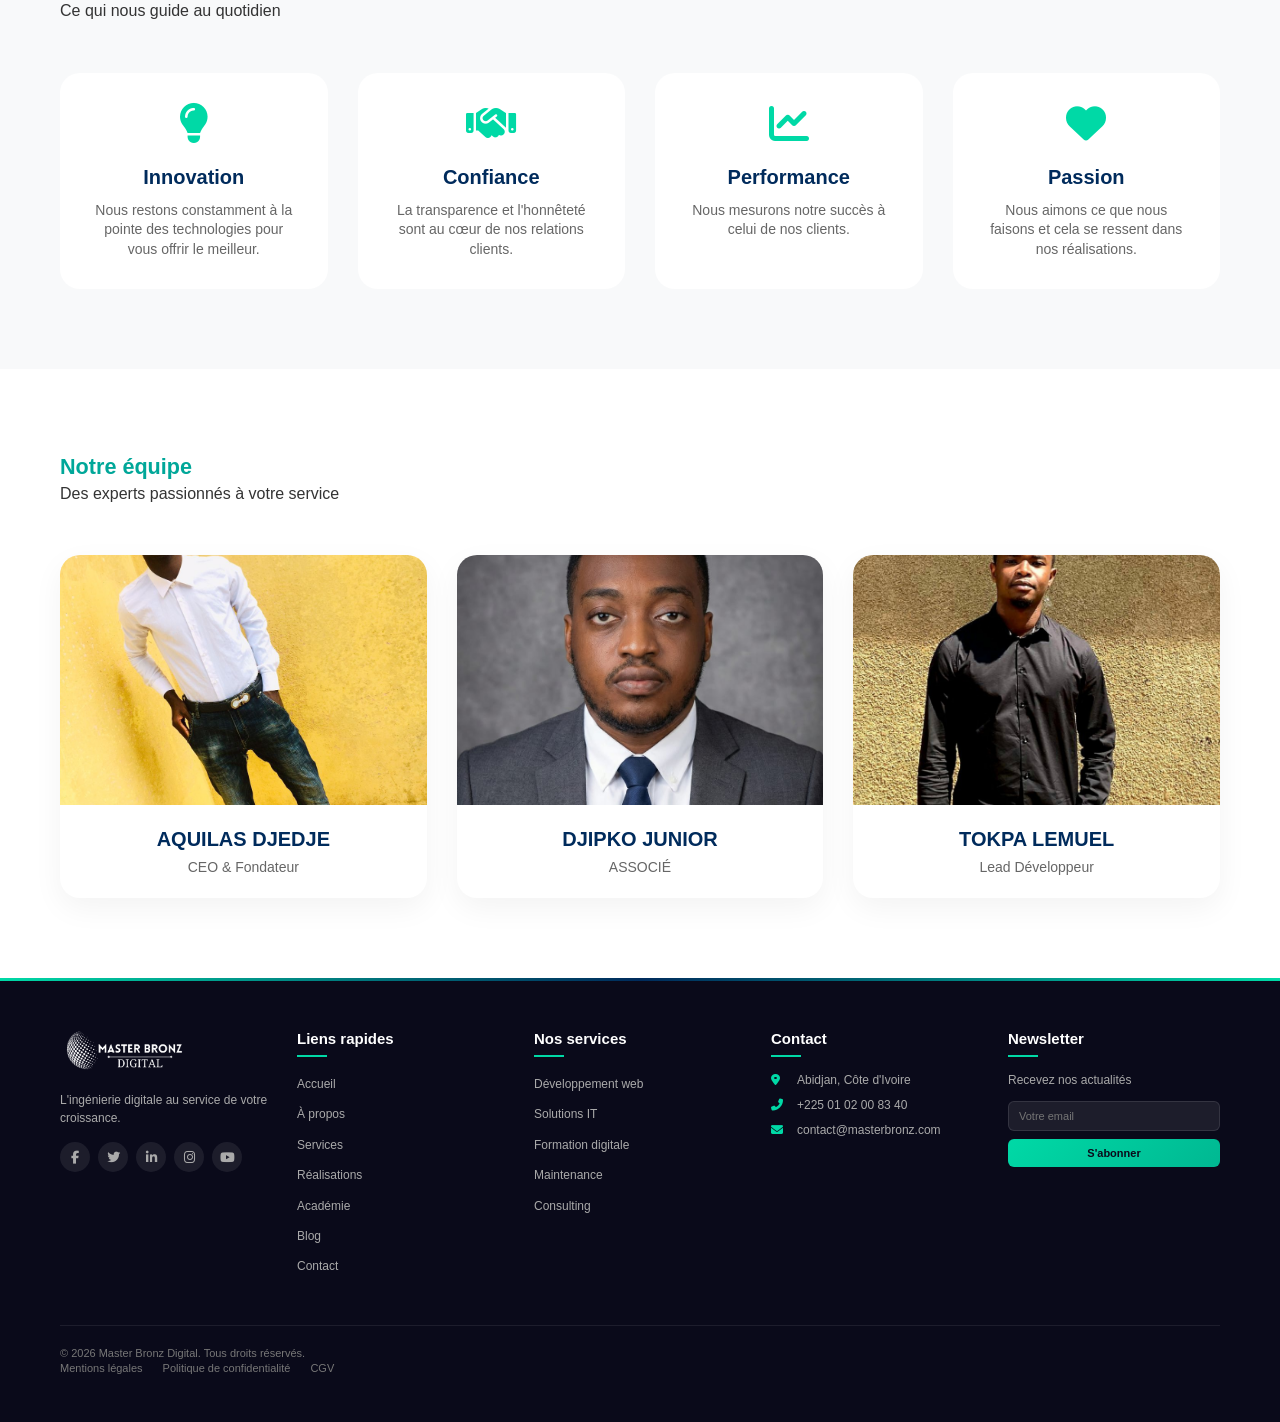
==== commit c82bcfb1: "Mise à jour automatique du 2026-05-05 19:37 - Amélioration responsive" ====
--- a/a-propos.html
+++ b/a-propos.html
@@ -112,14 +112,20 @@
         }
         .team-image {
             height: 250px;
+            overflow: hidden;
             background: linear-gradient(135deg, #002B5C, #00d9a6);
             display: flex;
             align-items: center;
             justify-content: center;
         }
-        .team-image i {
-            font-size: 80px;
-            color: white;
+        .team-image img {
+            width: 100%;
+            height: 100%;
+            object-fit: cover;
+            transition: transform 0.5s ease;
+        }
+        .team-card:hover .team-image img {
+            transform: scale(1.1);
         }
         .team-card h4 {
             font-size: 20px;
@@ -225,9 +231,6 @@
             .team-image {
                 height: 130px;
             }
-            .team-image i {
-                font-size: 45px;
-            }
             .team-card h4 {
                 font-size: 14px;
                 margin: 12px 0 3px;
@@ -285,9 +288,6 @@
             }
             .team-image {
                 height: 100px;
-            }
-            .team-image i {
-                font-size: 35px;
             }
             .team-card h4 {
                 font-size: 12px;
@@ -328,7 +328,7 @@
         </div>
     </section>
 
-    <!-- Contenu principal - Qui sommes-nous (2 colonnes sur mobile) -->
+    <!-- Contenu principal - Qui sommes-nous -->
     <section class="about-content">
         <div class="container">
             <div class="about-grid">
@@ -377,7 +377,7 @@
         </div>
     </section>
 
-    <!-- Notre équipe -->
+    <!-- Notre équipe avec photos -->
     <section class="team-section">
         <div class="container">
             <div class="section-header">
@@ -387,21 +387,21 @@
             <div class="team-grid">
                 <div class="team-card">
                     <div class="team-image">
-                        <i class="fas fa-user-circle"></i>
+                        <img src="./image/aquilas.jpeg" alt="AQUILAS DJEDJE">
                     </div>
                     <h4>AQUILAS DJEDJE</h4>
                     <p>CEO & Fondateur</p>
                 </div>
                 <div class="team-card">
                     <div class="team-image">
-                        <i class="fas fa-user-circle"></i>
+                        <img src="./image/djikpo.jpeg" alt="DJIPKO JUNIOR">
                     </div>
                     <h4>DJIPKO JUNIOR</h4>
-                    <p>ASSOCIER</p>
+                    <p>ASSOCIÉ</p>
                 </div>
                 <div class="team-card">
                     <div class="team-image">
-                        <i class="fas fa-user-circle"></i>
+                        <img src="./image/lemuel.jpeg" alt="TOKPA LEMUEL">
                     </div>
                     <h4>TOKPA LEMUEL</h4>
                     <p>Lead Développeur</p>
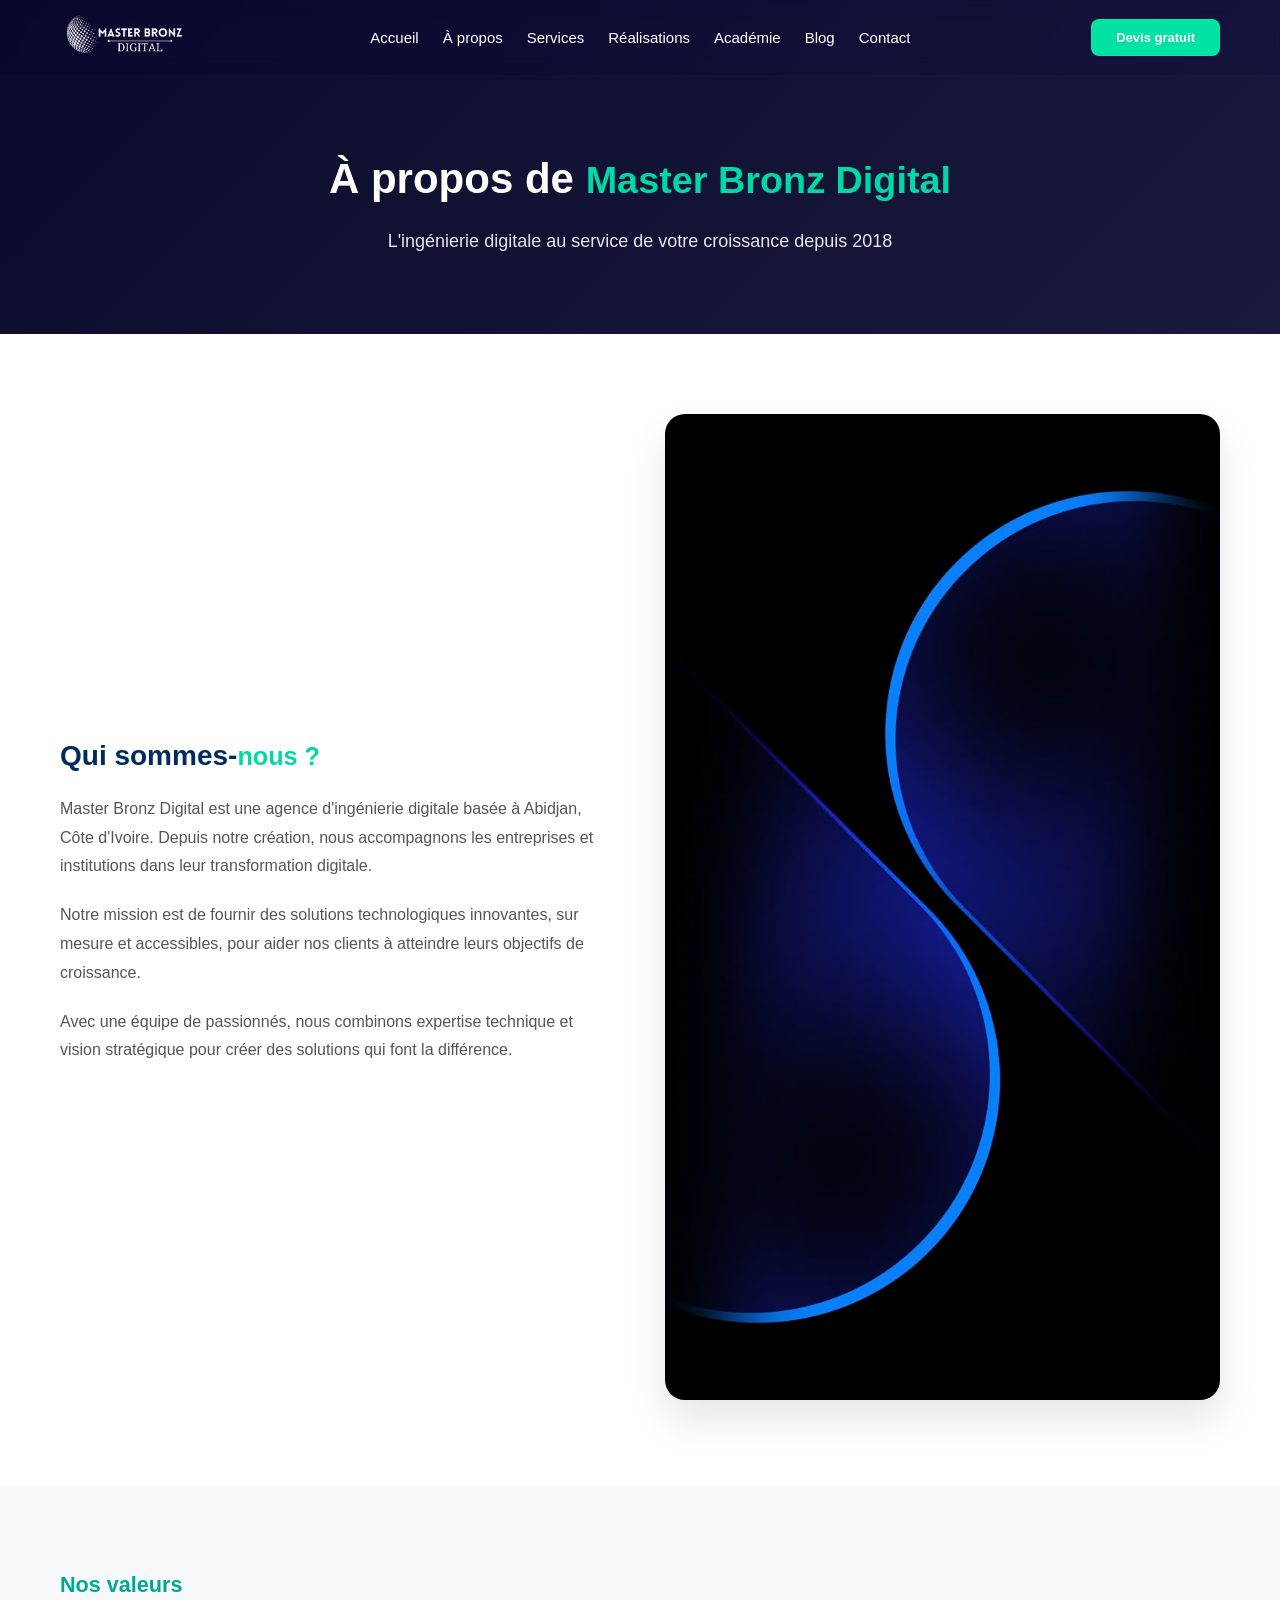
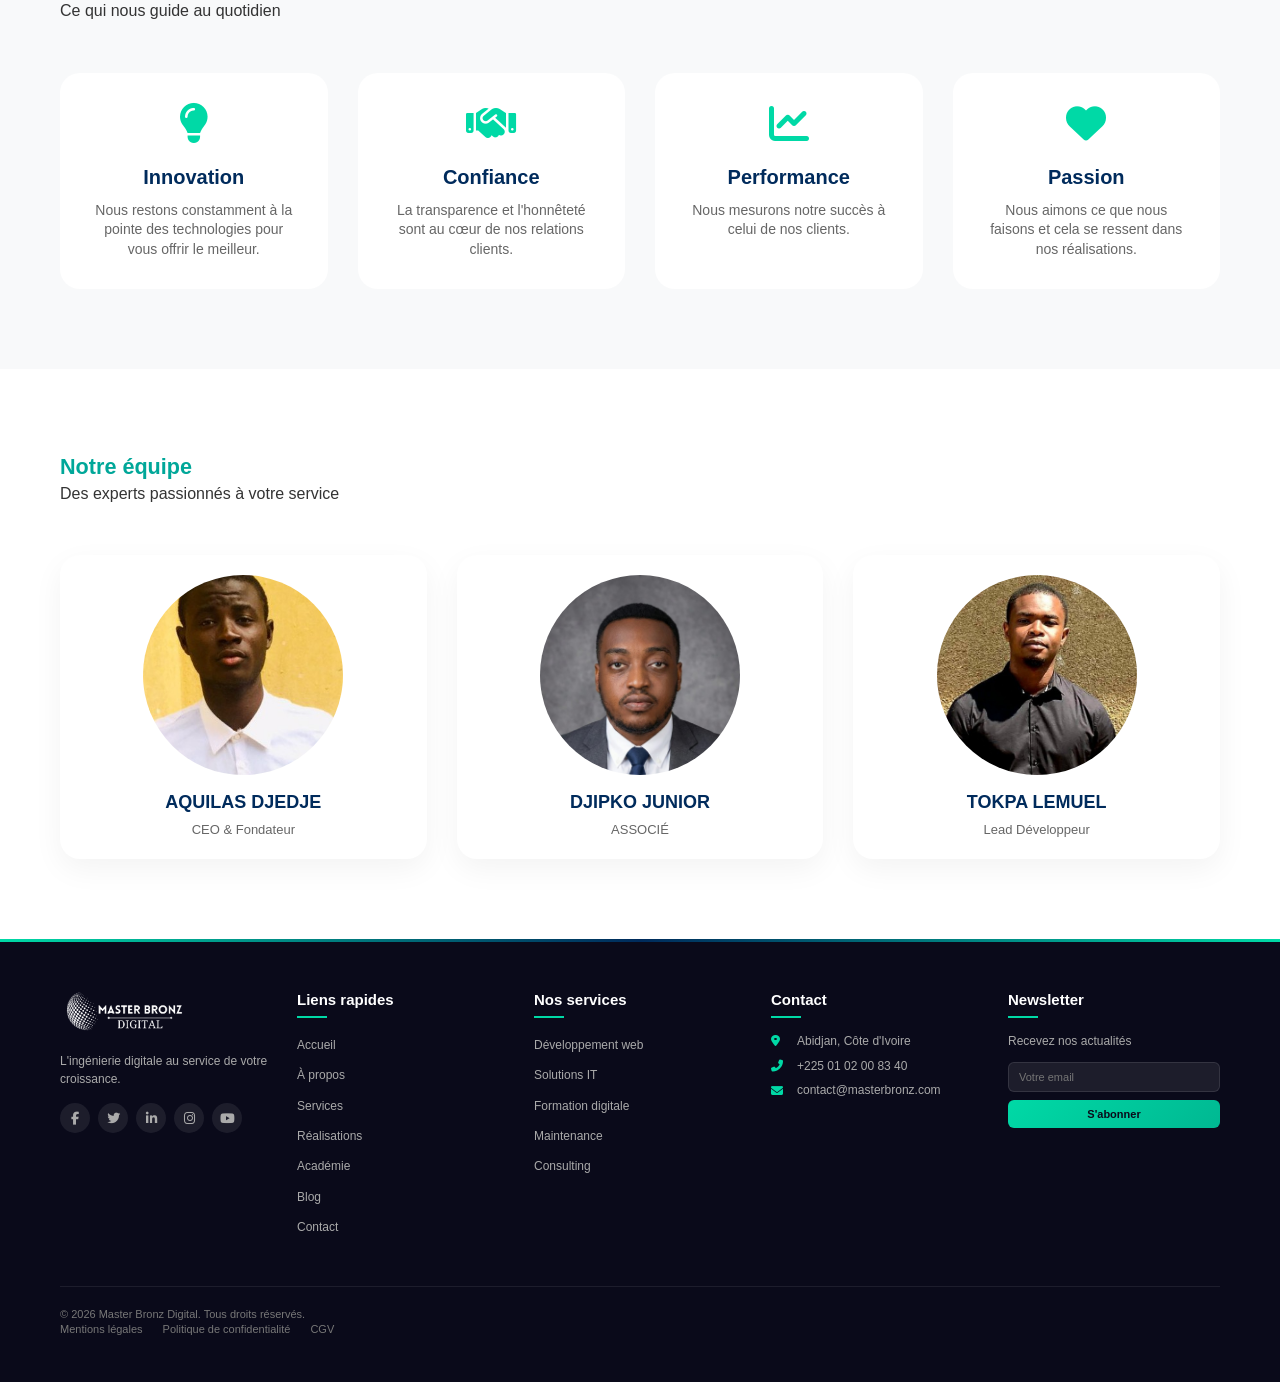
==== commit 85478772: "Mise à jour automatique du 2026-05-05 19:52 - Amélioration responsive" ====
--- a/a-propos.html
+++ b/a-propos.html
@@ -110,32 +110,56 @@
         .team-card:hover {
             transform: translateY(-10px);
         }
+        
+        /* Conteneur d'image réduit et mieux adapté */
         .team-image {
-            height: 250px;
+            height: 200px;
+            width: 200px;
+            margin: 20px auto 0;
             overflow: hidden;
+            border-radius: 50%;
             background: linear-gradient(135deg, #002B5C, #00d9a6);
             display: flex;
             align-items: center;
             justify-content: center;
-        }
+            position: relative;
+        }
+        
         .team-image img {
             width: 100%;
             height: 100%;
             object-fit: cover;
+            object-position: center;
             transition: transform 0.5s ease;
-        }
+            display: block;
+        }
+        
         .team-card:hover .team-image img {
-            transform: scale(1.1);
-        }
+            transform: scale(1.08);
+        }
+        
+        /* Fallback si l'image ne charge pas */
+        .team-image.no-image {
+            display: flex;
+            align-items: center;
+            justify-content: center;
+        }
+        
+        .team-image.no-image i {
+            font-size: 80px;
+            color: white;
+        }
+        
         .team-card h4 {
-            font-size: 20px;
+            font-size: 18px;
             color: #002B5C;
-            margin: 20px 0 5px;
-        }
+            margin: 15px 0 5px;
+        }
+        
         .team-card p {
             color: #666;
             padding: 0 20px 20px;
-            font-size: 14px;
+            font-size: 13px;
         }
         
         /* ========== RESPONSIVE - 2 COLONNES SUR TOUS LES ÉCRANS ========== */
@@ -160,9 +184,13 @@
                 grid-template-columns: repeat(2, 1fr);
                 gap: 20px;
             }
-        }
-        
-        /* Mobile - 2 colonnes pour tout, y compris la section "Qui sommes-nous" */
+            .team-image {
+                height: 160px;
+                width: 160px;
+            }
+        }
+        
+        /* Mobile - 2 colonnes pour tout */
         @media (max-width: 768px) {
             .about-hero h1 {
                 font-size: 28px;
@@ -229,11 +257,13 @@
                 gap: 12px;
             }
             .team-image {
-                height: 130px;
+                height: 120px;
+                width: 120px;
+                margin: 15px auto 0;
             }
             .team-card h4 {
-                font-size: 14px;
-                margin: 12px 0 3px;
+                font-size: 13px;
+                margin: 10px 0 3px;
             }
             .team-card p {
                 font-size: 10px;
@@ -249,7 +279,7 @@
             }
         }
         
-        /* Petit mobile - garder 2 colonnes */
+        /* Petit mobile */
         @media (max-width: 480px) {
             .about-grid {
                 grid-template-columns: repeat(2, 1fr);
@@ -262,7 +292,7 @@
                 font-size: 9px;
             }
             .about-image img {
-                max-height: 120px;
+                max-height: 100px;
             }
             
             .values-grid {
@@ -287,14 +317,27 @@
                 gap: 10px;
             }
             .team-image {
-                height: 100px;
+                height: 90px;
+                width: 90px;
+                margin: 12px auto 0;
             }
             .team-card h4 {
-                font-size: 12px;
+                font-size: 11px;
             }
             .team-card p {
                 font-size: 9px;
                 padding: 0 5px 10px;
+            }
+        }
+        
+        /* Très petit mobile - 1 seule colonne */
+        @media (max-width: 380px) {
+            .team-grid {
+                grid-template-columns: 1fr;
+            }
+            .team-image {
+                height: 140px;
+                width: 140px;
             }
         }
     </style>
@@ -377,7 +420,7 @@
         </div>
     </section>
 
-    <!-- Notre équipe avec photos -->
+    <!-- Notre équipe avec photos - images en cercle -->
     <section class="team-section">
         <div class="container">
             <div class="section-header">
@@ -476,6 +519,21 @@
     </footer>
 
     <script src="./js/script.js"></script>
+    <script>
+        // Vérification du chargement des images
+        document.querySelectorAll('.team-image img').forEach(img => {
+            img.onerror = function() {
+                this.style.display = 'none';
+                const parent = this.parentElement;
+                parent.classList.add('no-image');
+                const icon = document.createElement('i');
+                icon.className = 'fas fa-user-circle';
+                icon.style.fontSize = '80px';
+                icon.style.color = 'white';
+                parent.appendChild(icon);
+            };
+        });
+    </script>
 </body>
 
 </html>
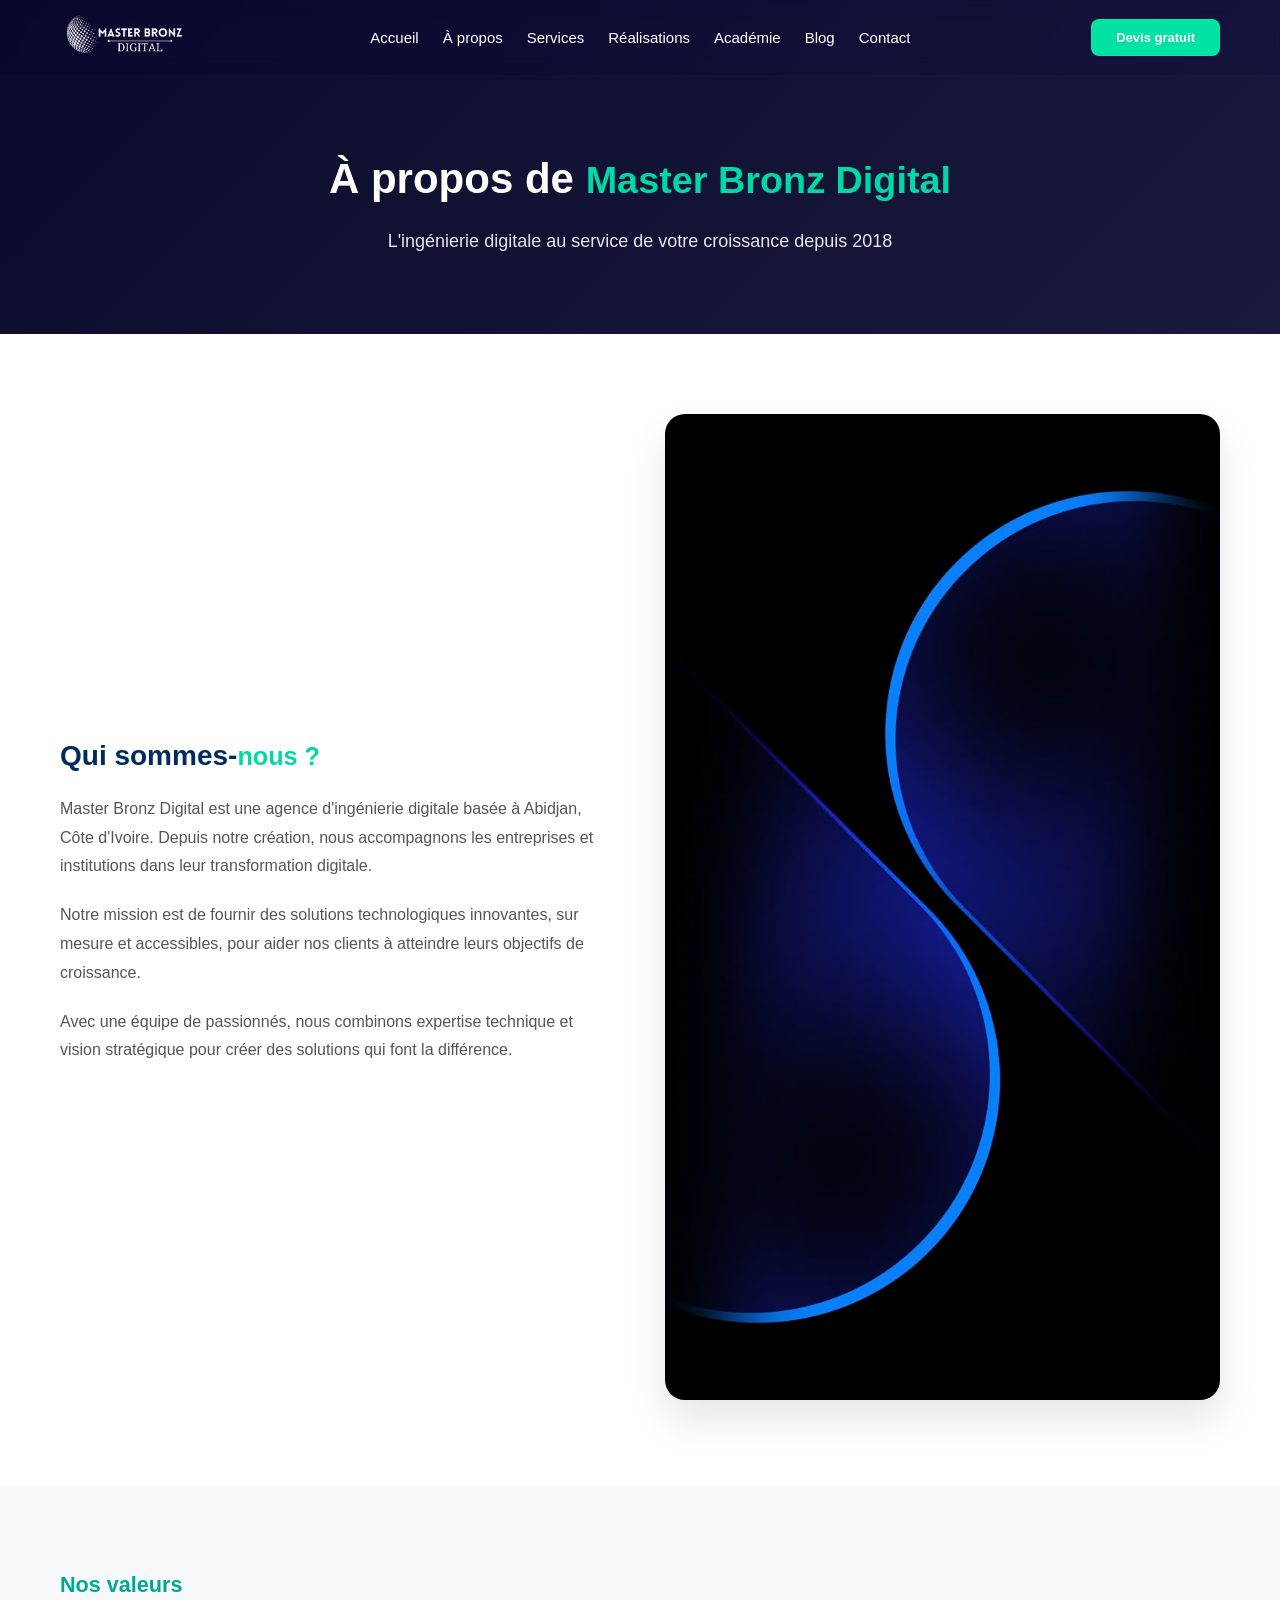
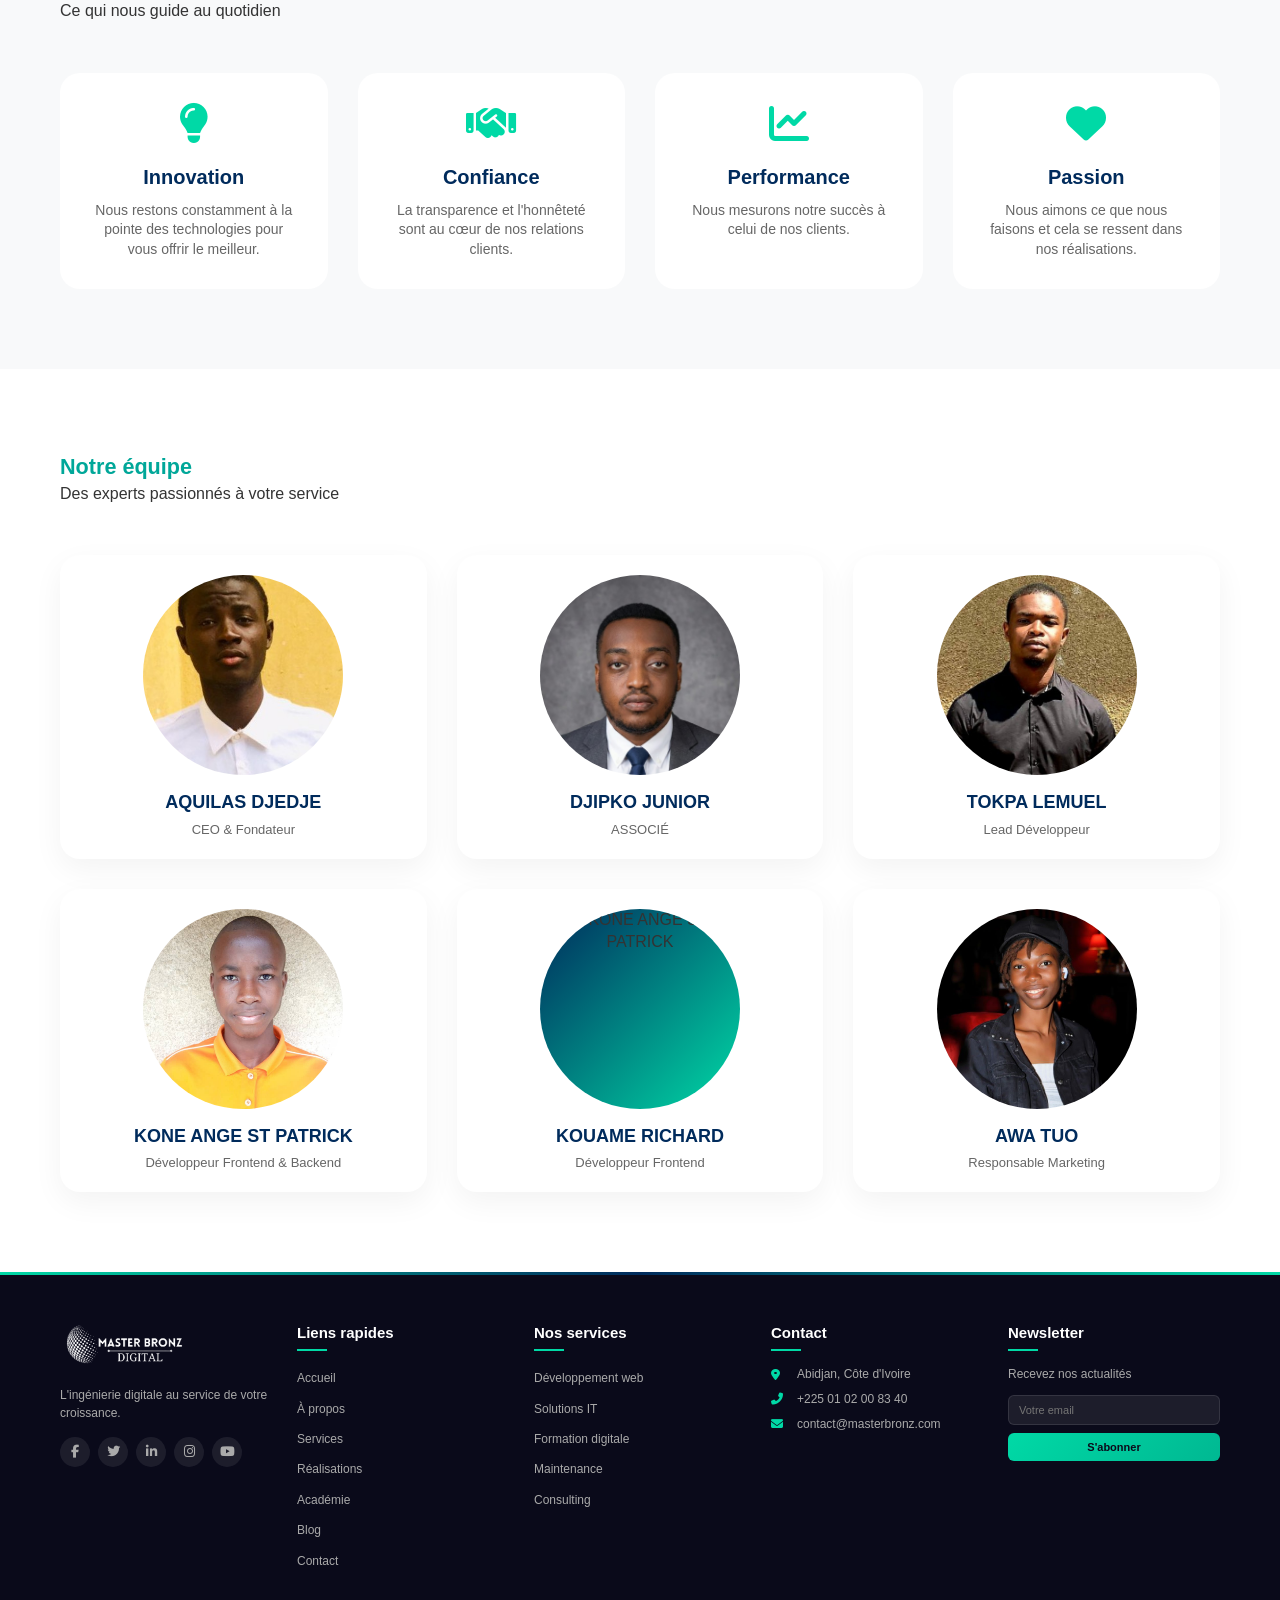
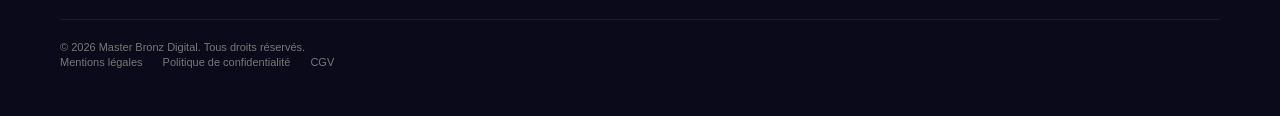
==== commit 0e39418e: "Mise à jour automatique du 2026-05-05 20:21 - Amélioration responsive" ====
--- a/a-propos.html
+++ b/a-propos.html
@@ -1,4 +1,4 @@
-<!DOCTYPE html>
+﻿<!DOCTYPE html>
 <html lang="fr">
 
 <head>
@@ -357,9 +357,9 @@
                 <a href="academie.html">Académie</a>
                 <a href="blog.html">Blog</a>
                 <a href="contact.html">Contact</a>
-                <button class="head-btn-mobile">Devis gratuit</button>
+                <button class="head-btn-mobile" onclick="openDevis()">Devis gratuit</button>
             </nav>
-            <button class="head-btn">Devis gratuit</button>
+            <button class="head-btn" onclick="openDevis()">Devis gratuit</button>
         </div>
     </header>
 
@@ -448,6 +448,27 @@
                     </div>
                     <h4>TOKPA LEMUEL</h4>
                     <p>Lead Développeur</p>
+                </div>
+                <div class="team-card">
+                    <div class="team-image">
+                        <img src="./image/kone.jpeg" alt="KONE ANGE ST PATRICK">
+                    </div>
+                    <h4>KONE ANGE ST PATRICK</h4>
+                    <p>Développeur Frontend & Backend</p>
+                </div>
+                <div class="team-card">
+                    <div class="team-image">
+                        <img src="./image/" alt="KONE ANGE ST PATRICK">
+                    </div>
+                    <h4>KOUAME RICHARD</h4>
+                    <p>Développeur Frontend</p>
+                </div>
+                <div class="team-card">
+                    <div class="team-image">
+                        <img src="./image/awa.jpeg" alt="AWA TUO">
+                    </div>
+                    <h4>AWA TUO</h4>
+                    <p>Responsable Marketing</p>
                 </div>
             </div>
         </div>
@@ -536,4 +557,4 @@
     </script>
 </body>
 
-</html>+</html>
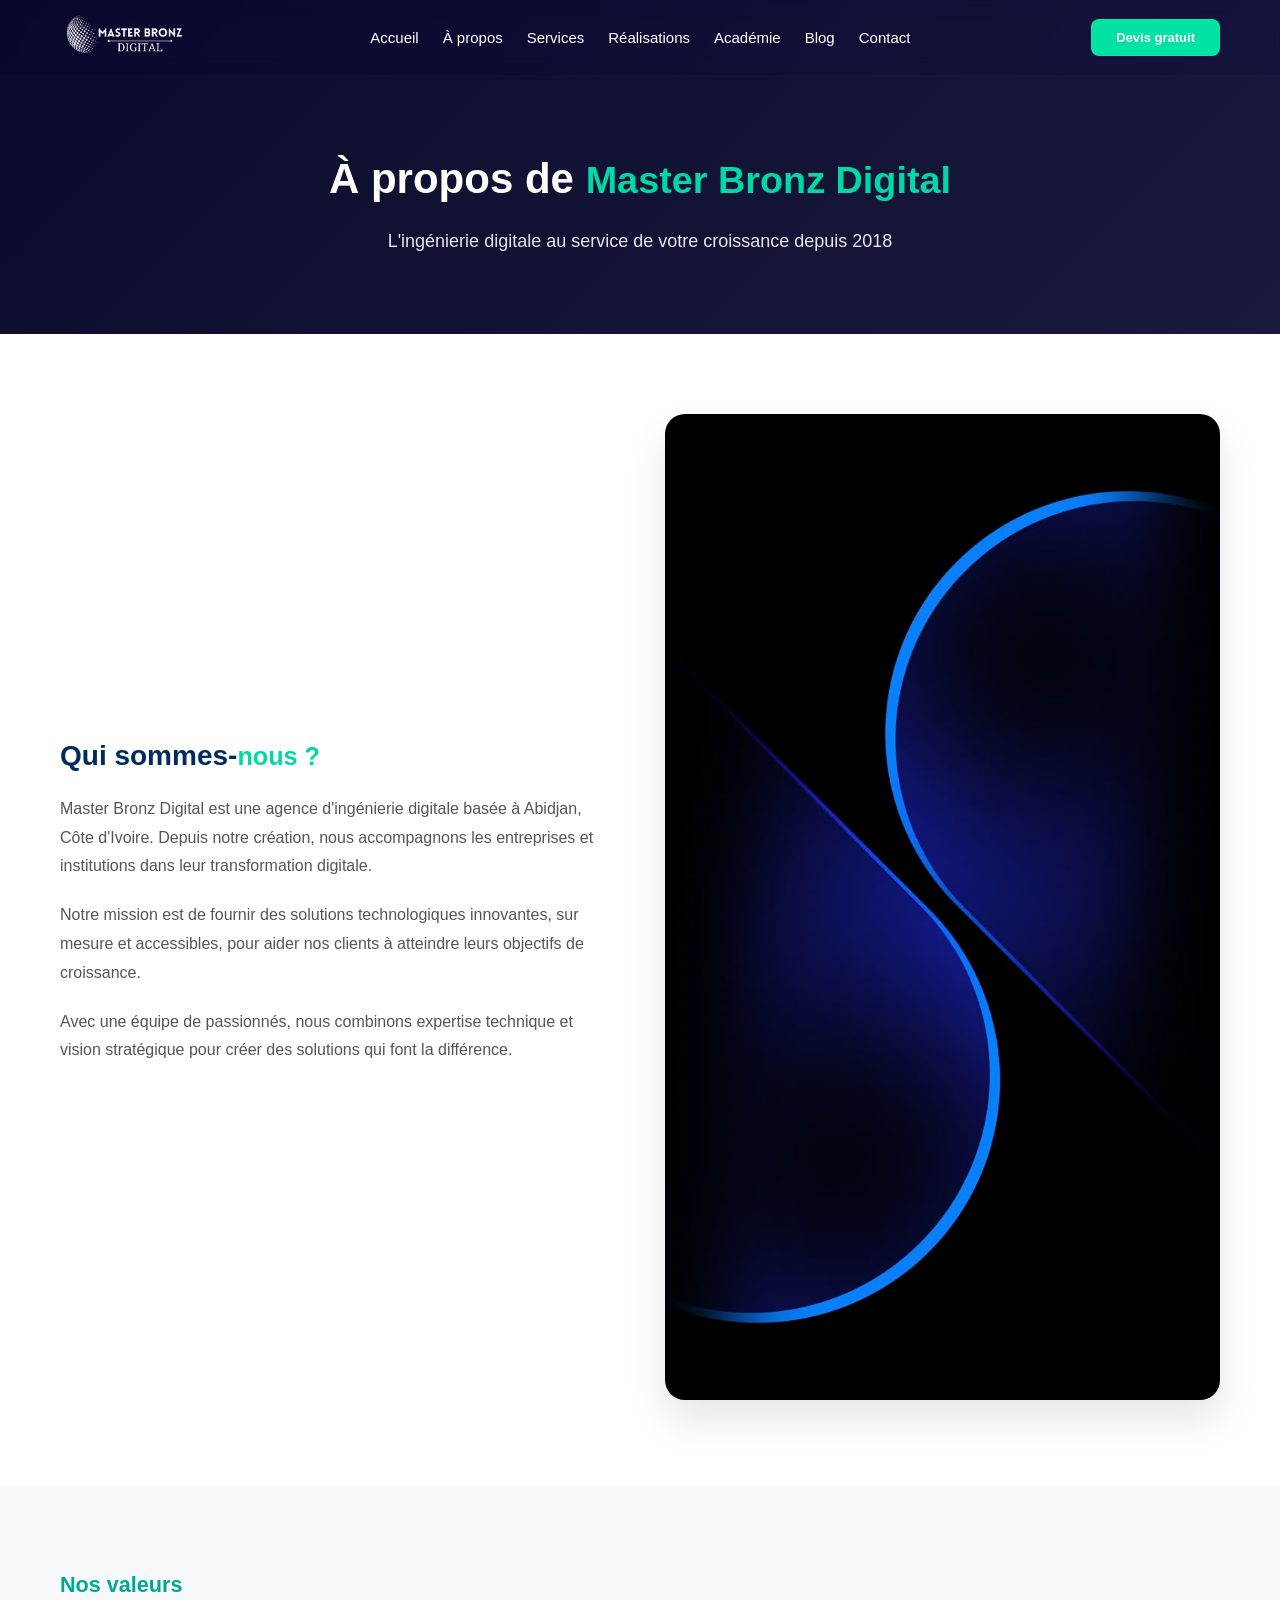
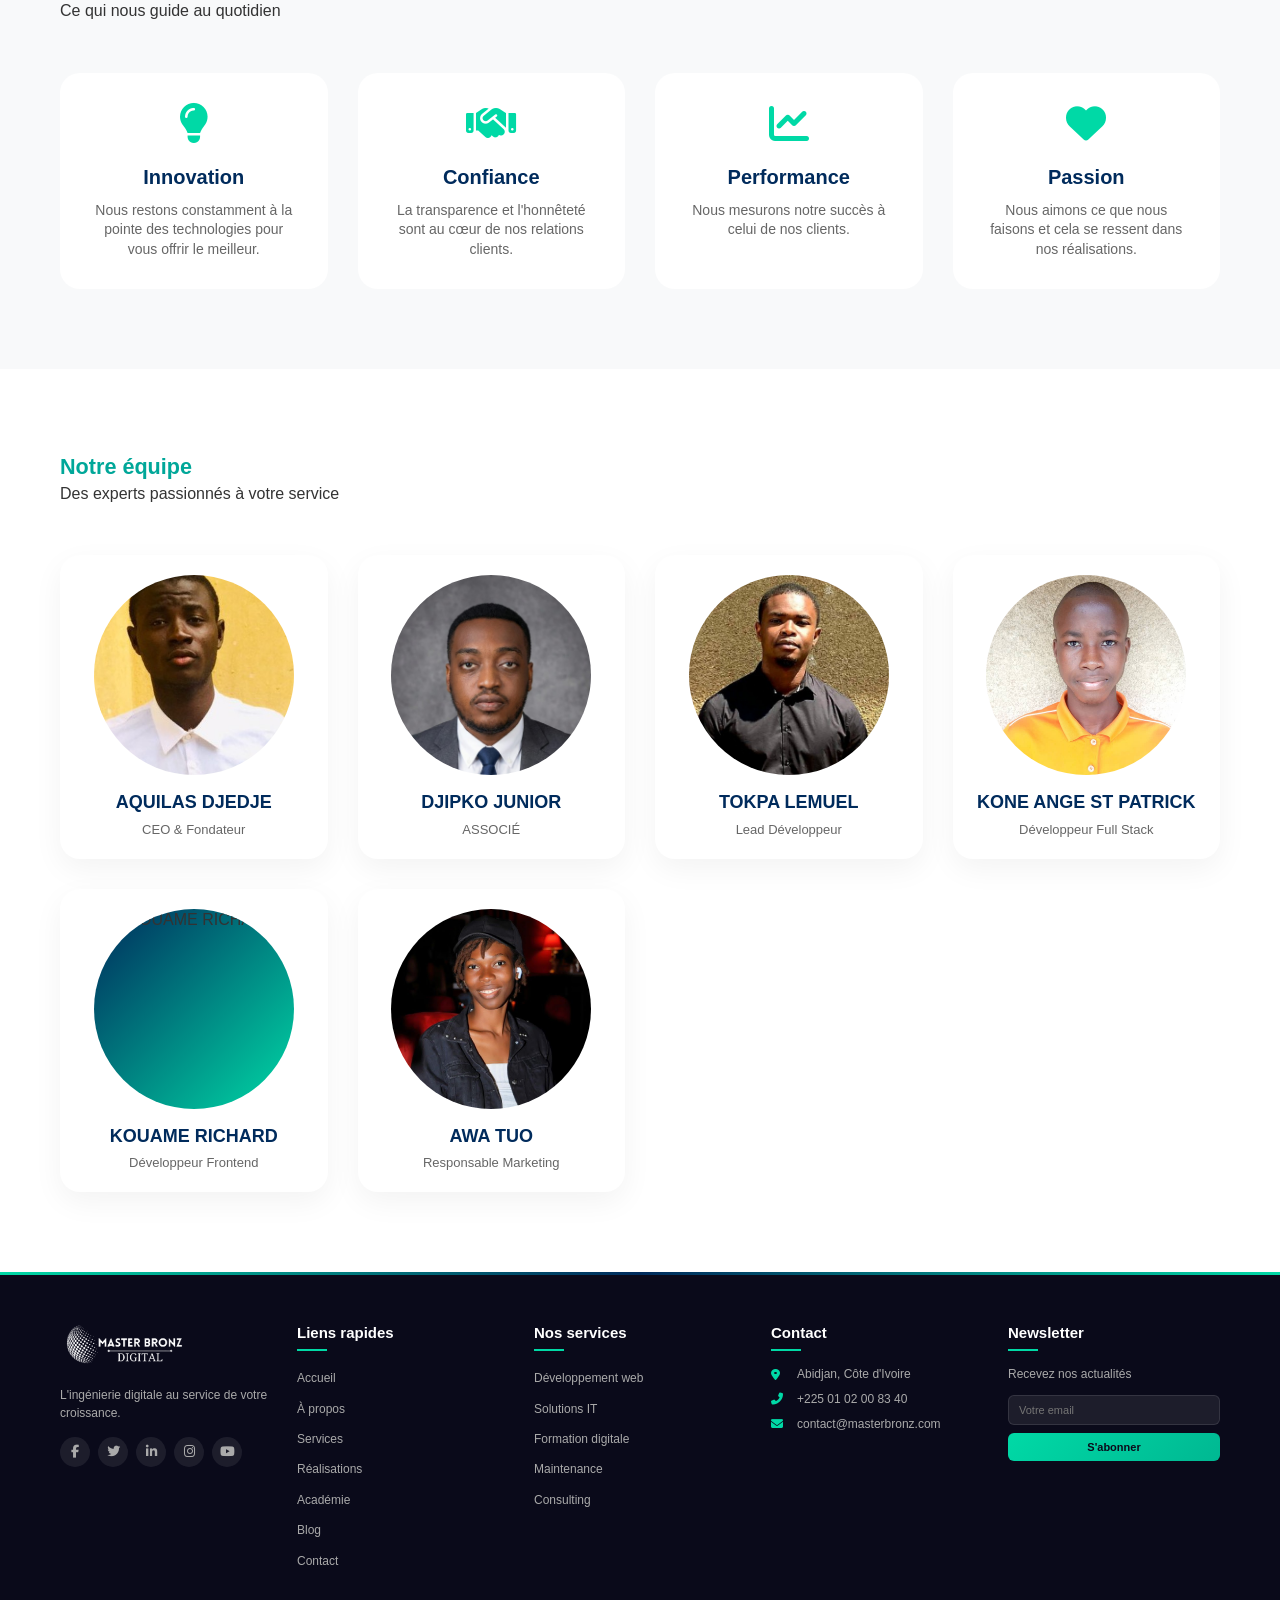
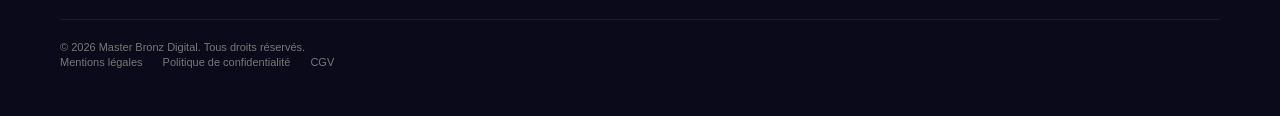
==== commit 232e266b: "Mise à jour automatique du 2026-05-05 20:27 - Amélioration responsive" ====
--- a/a-propos.html
+++ b/a-propos.html
@@ -95,7 +95,7 @@
         }
         .team-grid {
             display: grid;
-            grid-template-columns: repeat(3, 1fr);
+            grid-template-columns: repeat(4, 1fr);
             gap: 30px;
             margin-top: 50px;
         }
@@ -111,7 +111,7 @@
             transform: translateY(-10px);
         }
         
-        /* Conteneur d'image réduit et mieux adapté */
+        /* Conteneur d'image */
         .team-image {
             height: 200px;
             width: 200px;
@@ -162,7 +162,7 @@
             font-size: 13px;
         }
         
-        /* ========== RESPONSIVE - 2 COLONNES SUR TOUS LES ÉCRANS ========== */
+        /* ========== RESPONSIVE - 2 COLONNES SUR MOBILE ========== */
         
         /* Tablette */
         @media (max-width: 992px) {
@@ -180,6 +180,7 @@
                 grid-template-columns: repeat(2, 1fr);
                 gap: 20px;
             }
+            /* Équipe : 2 colonnes sur tablette */
             .team-grid {
                 grid-template-columns: repeat(2, 1fr);
                 gap: 20px;
@@ -248,13 +249,13 @@
                 line-height: 1.4;
             }
             
-            /* Équipe : 2 colonnes sur mobile */
+            /* ÉQUIPE : 2 COLONNES SUR MOBILE */
             .team-section {
                 padding: 50px 0;
             }
             .team-grid {
                 grid-template-columns: repeat(2, 1fr);
-                gap: 12px;
+                gap: 15px;
             }
             .team-image {
                 height: 120px;
@@ -279,7 +280,7 @@
             }
         }
         
-        /* Petit mobile */
+        /* Petit mobile - 2 colonnes compactes */
         @media (max-width: 480px) {
             .about-grid {
                 grid-template-columns: repeat(2, 1fr);
@@ -312,6 +313,27 @@
                 font-size: 9px;
             }
             
+            /* ÉQUIPE : 2 COLONNES sur petit mobile */
+            .team-grid {
+                grid-template-columns: repeat(2, 1fr);
+                gap: 12px;
+            }
+            .team-image {
+                height: 100px;
+                width: 100px;
+                margin: 12px auto 0;
+            }
+            .team-card h4 {
+                font-size: 12px;
+            }
+            .team-card p {
+                font-size: 9px;
+                padding: 0 5px 10px;
+            }
+        }
+        
+        /* Très petit mobile - 2 colonnes maximum */
+        @media (max-width: 380px) {
             .team-grid {
                 grid-template-columns: repeat(2, 1fr);
                 gap: 10px;
@@ -319,25 +341,12 @@
             .team-image {
                 height: 90px;
                 width: 90px;
-                margin: 12px auto 0;
             }
             .team-card h4 {
                 font-size: 11px;
             }
             .team-card p {
-                font-size: 9px;
-                padding: 0 5px 10px;
-            }
-        }
-        
-        /* Très petit mobile - 1 seule colonne */
-        @media (max-width: 380px) {
-            .team-grid {
-                grid-template-columns: 1fr;
-            }
-            .team-image {
-                height: 140px;
-                width: 140px;
+                font-size: 8px;
             }
         }
     </style>
@@ -420,7 +429,7 @@
         </div>
     </section>
 
-    <!-- Notre équipe avec photos - images en cercle -->
+    <!-- Notre équipe avec photos - 2 colonnes sur mobile -->
     <section class="team-section">
         <div class="container">
             <div class="section-header">
@@ -454,11 +463,11 @@
                         <img src="./image/kone.jpeg" alt="KONE ANGE ST PATRICK">
                     </div>
                     <h4>KONE ANGE ST PATRICK</h4>
-                    <p>Développeur Frontend & Backend</p>
+                    <p>Développeur Full Stack</p>
                 </div>
                 <div class="team-card">
                     <div class="team-image">
-                        <img src="./image/" alt="KONE ANGE ST PATRICK">
+                        <img src="./image/richard.jpeg" alt="KOUAME RICHARD">
                     </div>
                     <h4>KOUAME RICHARD</h4>
                     <p>Développeur Frontend</p>
@@ -531,9 +540,9 @@
             <div class="footer-bottom">
                 <p>&copy; 2026 Master Bronz Digital. Tous droits réservés.</p>
                 <div class="footer-legal">
-                    <a href="#">Mentions légales</a>
-                    <a href="#">Politique de confidentialité</a>
-                    <a href="#">CGV</a>
+                    <a href="mentions-legales.html">Mentions légales</a>
+                    <a href="politique.html">Politique de confidentialité</a>
+                    <a href="cgv.html">CGV</a>
                 </div>
             </div>
         </div>
@@ -557,4 +566,4 @@
     </script>
 </body>
 
-</html>
+</html>
